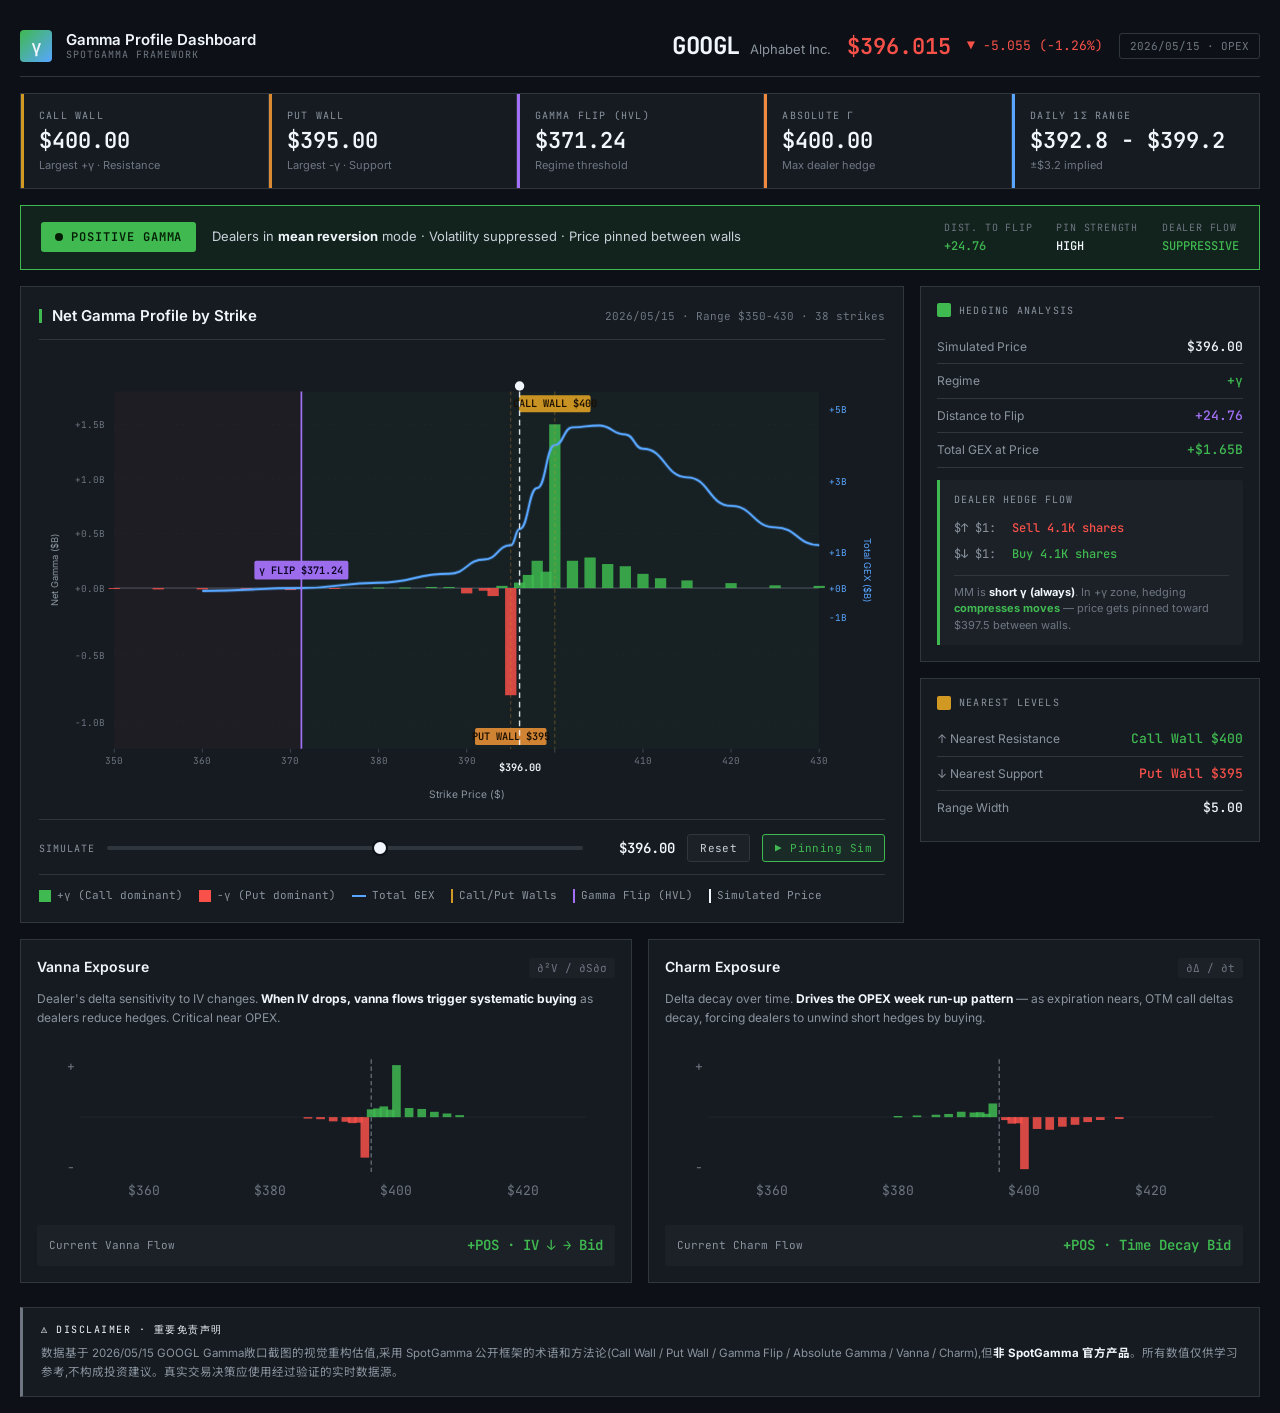
==== index.html @ 74926d6c "changed" ====
<!DOCTYPE html>
<html lang="zh-CN" data-theme="dark">
<head>
  <meta charset="UTF-8" />
  <meta name="viewport" content="width=device-width, initial-scale=1.0" />
  <title>GOOGL · Gamma Profile (SpotGamma Framework)</title>
  <link rel="preconnect" href="https://fonts.googleapis.com" />
  <link rel="preconnect" href="https://fonts.gstatic.com" crossorigin />
  <link href="https://fonts.googleapis.com/css2?family=Inter:wght@400;500;600;700&family=JetBrains+Mono:wght@400;500;600&family=Noto+Sans+SC:wght@400;500;600&display=swap" rel="stylesheet" />
  <style>
    /* ============================================
       SpotGamma-inspired color system
    ============================================ */
    :root {
      --bg: #0d1117;
      --bg-elev: #161b22;
      --surface: #1c2128;
      --surface-2: #22272e;
      --border: #30363d;
      --border-strong: #444c56;
      --text: #c9d1d9;
      --text-bright: #f0f6fc;
      --text-muted: #8b949e;
      --text-subtle: #6e7681;

      /* SpotGamma color convention: Green = positive gamma, Red = negative */
      --positive: #3fb950;
      --positive-dim: #238636;
      --positive-soft: rgba(63,185,80,0.10);
      --negative: #f85149;
      --negative-dim: #da3633;
      --negative-soft: rgba(248,81,73,0.10);

      /* Key level colors */
      --call-wall: #d29922;
      --put-wall: #db8a34;
      --flip: #a371f7;
      --flip-soft: rgba(163,113,247,0.12);
      --abs-gamma: #f0883e;

      /* Chart accents */
      --gex-curve: #58a6ff;
      --price-line: #f0f6fc;
    }

    * { box-sizing: border-box; margin: 0; padding: 0; }

    body {
      font-family: 'Inter', 'Noto Sans SC', system-ui, sans-serif;
      background: var(--bg);
      color: var(--text);
      min-height: 100vh;
      -webkit-font-smoothing: antialiased;
      line-height: 1.5;
    }

    .container {
      max-width: 1440px;
      margin: 0 auto;
      padding: 16px 20px;
    }

    /* ============================================
       Top bar
    ============================================ */
    .topbar {
      display: flex;
      align-items: center;
      justify-content: space-between;
      padding: 12px 0;
      border-bottom: 1px solid var(--border);
      margin-bottom: 16px;
      flex-wrap: wrap;
      gap: 16px;
    }

    .brand {
      display: flex;
      align-items: center;
      gap: 14px;
    }

    .brand-logo {
      width: 32px;
      height: 32px;
      background: linear-gradient(135deg, var(--positive) 0%, var(--gex-curve) 100%);
      position: relative;
      border-radius: 4px;
    }

    .brand-logo::after {
      content: 'γ';
      position: absolute;
      inset: 0;
      display: flex;
      align-items: center;
      justify-content: center;
      color: var(--text-bright);
      font-family: 'JetBrains Mono', monospace;
      font-size: 18px;
      font-weight: 600;
    }

    .brand-text {
      display: flex;
      flex-direction: column;
      line-height: 1.2;
    }

    .brand-title {
      font-weight: 600;
      font-size: 15px;
      color: var(--text-bright);
    }

    .brand-sub {
      font-family: 'JetBrains Mono', monospace;
      font-size: 10px;
      letter-spacing: 0.1em;
      color: var(--text-subtle);
      text-transform: uppercase;
    }

    .ticker-block {
      display: flex;
      align-items: center;
      gap: 16px;
      flex-wrap: wrap;
    }

    .ticker-info {
      display: flex;
      align-items: baseline;
      gap: 10px;
    }

    .ticker-symbol {
      font-family: 'JetBrains Mono', monospace;
      font-size: 24px;
      font-weight: 700;
      color: var(--text-bright);
      letter-spacing: -0.02em;
    }

    .ticker-name {
      color: var(--text-muted);
      font-size: 13px;
    }

    .price {
      font-family: 'JetBrains Mono', monospace;
      font-size: 22px;
      font-weight: 600;
      color: var(--negative);
    }

    .change {
      font-family: 'JetBrains Mono', monospace;
      font-size: 13px;
      color: var(--negative);
    }

    .last-update {
      font-family: 'JetBrains Mono', monospace;
      font-size: 11px;
      color: var(--text-subtle);
      padding: 4px 10px;
      border: 1px solid var(--border);
      border-radius: 3px;
    }

    /* ============================================
       Key Levels strip
    ============================================ */
    .key-levels {
      display: grid;
      grid-template-columns: repeat(auto-fit, minmax(180px, 1fr));
      gap: 1px;
      background: var(--border);
      border: 1px solid var(--border);
      margin-bottom: 16px;
    }

    .kl-card {
      background: var(--bg-elev);
      padding: 14px 18px;
      position: relative;
      overflow: hidden;
    }

    .kl-card::before {
      content: '';
      position: absolute;
      top: 0; left: 0; bottom: 0;
      width: 3px;
      background: var(--kl-color, var(--accent));
    }

    .kl-card.call-wall { --kl-color: var(--call-wall); }
    .kl-card.put-wall { --kl-color: var(--put-wall); }
    .kl-card.flip { --kl-color: var(--flip); }
    .kl-card.abs { --kl-color: var(--abs-gamma); }
    .kl-card.range { --kl-color: var(--gex-curve); }

    .kl-label {
      font-family: 'JetBrains Mono', monospace;
      font-size: 10px;
      letter-spacing: 0.12em;
      text-transform: uppercase;
      color: var(--text-muted);
      margin-bottom: 6px;
    }

    .kl-value {
      font-family: 'JetBrains Mono', monospace;
      font-size: 22px;
      font-weight: 600;
      color: var(--text-bright);
      line-height: 1.1;
    }

    .kl-meta {
      font-size: 11px;
      color: var(--text-subtle);
      margin-top: 4px;
    }

    /* ============================================
       Regime banner
    ============================================ */
    .regime-banner {
      display: flex;
      align-items: center;
      justify-content: space-between;
      padding: 14px 20px;
      border: 1px solid;
      margin-bottom: 16px;
      flex-wrap: wrap;
      gap: 16px;
      transition: all 0.3s ease;
    }

    .regime-banner.positive {
      border-color: var(--positive);
      background: var(--positive-soft);
    }

    .regime-banner.negative {
      border-color: var(--negative);
      background: var(--negative-soft);
    }

    .regime-banner.flip-zone {
      border-color: var(--flip);
      background: var(--flip-soft);
    }

    .regime-left {
      display: flex;
      align-items: center;
      gap: 16px;
    }

    .regime-badge {
      display: inline-flex;
      align-items: center;
      gap: 8px;
      padding: 6px 14px;
      border-radius: 3px;
      font-family: 'JetBrains Mono', monospace;
      font-size: 12px;
      font-weight: 600;
      letter-spacing: 0.08em;
    }

    .regime-banner.positive .regime-badge {
      background: var(--positive);
      color: #051d05;
    }

    .regime-banner.negative .regime-badge {
      background: var(--negative);
      color: #1d0505;
    }

    .regime-banner.flip-zone .regime-badge {
      background: var(--flip);
      color: #1a0a2e;
    }

    .regime-pulse {
      width: 8px;
      height: 8px;
      border-radius: 50%;
      background: currentColor;
      animation: pulse 2s ease-in-out infinite;
    }

    @keyframes pulse {
      0%, 100% { opacity: 1; transform: scale(1); }
      50% { opacity: 0.5; transform: scale(1.3); }
    }

    .regime-desc {
      font-size: 13px;
      color: var(--text);
    }

    .regime-desc strong {
      color: var(--text-bright);
    }

    .regime-metrics {
      display: flex;
      gap: 24px;
      font-family: 'JetBrains Mono', monospace;
      font-size: 12px;
      flex-wrap: wrap;
    }

    .regime-metric {
      display: flex;
      flex-direction: column;
      gap: 2px;
    }

    .regime-metric-label {
      font-size: 10px;
      letter-spacing: 0.08em;
      text-transform: uppercase;
      color: var(--text-subtle);
    }

    .regime-metric-value {
      color: var(--text-bright);
      font-weight: 500;
    }

    /* ============================================
       Main grid
    ============================================ */
    .main-grid {
      display: grid;
      grid-template-columns: 1fr;
      gap: 16px;
      margin-bottom: 16px;
    }

    @media (min-width: 1100px) {
      .main-grid {
        grid-template-columns: 1fr 340px;
      }
    }

    /* ============================================
       Chart panel
    ============================================ */
    .panel {
      background: var(--bg-elev);
      border: 1px solid var(--border);
      padding: 18px;
    }

    .panel-header {
      display: flex;
      align-items: center;
      justify-content: space-between;
      margin-bottom: 14px;
      padding-bottom: 12px;
      border-bottom: 1px solid var(--border);
      flex-wrap: wrap;
      gap: 8px;
    }

    .panel-title {
      font-weight: 600;
      font-size: 15px;
      color: var(--text-bright);
      display: flex;
      align-items: center;
      gap: 10px;
    }

    .panel-title::before {
      content: '';
      width: 3px;
      height: 14px;
      background: var(--positive);
    }

    .panel-meta {
      font-family: 'JetBrains Mono', monospace;
      font-size: 11px;
      color: var(--text-subtle);
    }

    .chart-svg {
      width: 100%;
      height: auto;
      display: block;
      cursor: crosshair;
    }

    /* ============================================
       Chart controls
    ============================================ */
    .chart-controls {
      display: flex;
      align-items: center;
      gap: 12px;
      margin-top: 14px;
      padding-top: 14px;
      border-top: 1px solid var(--border);
      flex-wrap: wrap;
    }

    .control-label {
      font-family: 'JetBrains Mono', monospace;
      font-size: 10px;
      letter-spacing: 0.1em;
      text-transform: uppercase;
      color: var(--text-muted);
    }

    .slider-wrap {
      flex: 1;
      min-width: 200px;
      display: flex;
      align-items: center;
      gap: 12px;
    }

    .slider {
      flex: 1;
      -webkit-appearance: none;
      appearance: none;
      height: 4px;
      background: var(--border);
      border-radius: 2px;
      outline: none;
    }

    .slider::-webkit-slider-thumb {
      -webkit-appearance: none;
      width: 16px;
      height: 16px;
      background: var(--text-bright);
      border-radius: 50%;
      cursor: grab;
      border: 2px solid var(--bg);
    }

    .slider::-moz-range-thumb {
      width: 16px;
      height: 16px;
      background: var(--text-bright);
      border-radius: 50%;
      cursor: grab;
      border: 2px solid var(--bg);
    }

    .slider-value {
      font-family: 'JetBrains Mono', monospace;
      font-size: 14px;
      font-weight: 600;
      color: var(--text-bright);
      min-width: 80px;
      text-align: right;
    }

    button {
      font-family: 'JetBrains Mono', monospace;
      font-size: 11px;
      letter-spacing: 0.04em;
      padding: 6px 12px;
      background: var(--surface);
      border: 1px solid var(--border);
      color: var(--text);
      cursor: pointer;
      transition: all 0.15s ease;
      border-radius: 3px;
    }

    button:hover {
      border-color: var(--text-muted);
      color: var(--text-bright);
    }

    button.primary {
      background: var(--positive-soft);
      border-color: var(--positive);
      color: var(--positive);
    }

    button.primary:hover {
      background: var(--positive);
      color: #051d05;
    }

    /* ============================================
       Sidebar (right)
    ============================================ */
    .sidebar {
      display: flex;
      flex-direction: column;
      gap: 16px;
    }

    .sidebar-card {
      background: var(--bg-elev);
      border: 1px solid var(--border);
      padding: 16px;
    }

    .sb-title {
      font-family: 'JetBrains Mono', monospace;
      font-size: 10px;
      letter-spacing: 0.12em;
      text-transform: uppercase;
      color: var(--text-muted);
      margin-bottom: 12px;
      display: flex;
      align-items: center;
      gap: 8px;
    }

    .sb-title-icon {
      width: 14px;
      height: 14px;
      border-radius: 2px;
      background: var(--positive);
    }

    .sb-row {
      display: flex;
      justify-content: space-between;
      align-items: baseline;
      padding: 7px 0;
      font-size: 13px;
      border-bottom: 1px solid var(--border);
    }

    .sb-row:last-child {
      border-bottom: none;
    }

    .sb-label {
      color: var(--text-muted);
      font-size: 12px;
    }

    .sb-value {
      font-family: 'JetBrains Mono', monospace;
      font-weight: 500;
      color: var(--text-bright);
    }

    .sb-value.pos { color: var(--positive); }
    .sb-value.neg { color: var(--negative); }
    .sb-value.flip { color: var(--flip); }

    .hedging-flow {
      margin-top: 12px;
      padding: 12px 14px;
      background: var(--surface);
      border-left: 3px solid var(--positive);
      border-radius: 0 3px 3px 0;
      transition: border-color 0.3s ease;
    }

    .hedging-flow.negative {
      border-left-color: var(--negative);
    }

    .hedging-flow-header {
      font-family: 'JetBrains Mono', monospace;
      font-size: 10px;
      letter-spacing: 0.1em;
      text-transform: uppercase;
      color: var(--text-muted);
      margin-bottom: 8px;
    }

    .hedging-arrow {
      display: flex;
      align-items: center;
      gap: 8px;
      font-size: 12px;
      padding: 4px 0;
      font-family: 'JetBrains Mono', monospace;
    }

    .hedging-arrow .direction {
      color: var(--text-muted);
      min-width: 50px;
    }

    .hedging-arrow .action {
      color: var(--text-bright);
      font-weight: 500;
    }

    .hedging-note {
      font-size: 11px;
      color: var(--text-subtle);
      margin-top: 8px;
      padding-top: 8px;
      border-top: 1px solid var(--border);
      line-height: 1.5;
    }

    /* ============================================
       Secondary metrics (Vanna, Charm)
    ============================================ */
    .metrics-grid {
      display: grid;
      grid-template-columns: 1fr;
      gap: 16px;
      margin-bottom: 16px;
    }

    @media (min-width: 800px) {
      .metrics-grid {
        grid-template-columns: 1fr 1fr;
      }
    }

    .metric-card {
      background: var(--bg-elev);
      border: 1px solid var(--border);
      padding: 16px;
    }

    .metric-header {
      display: flex;
      justify-content: space-between;
      align-items: baseline;
      margin-bottom: 12px;
    }

    .metric-name {
      font-weight: 600;
      font-size: 14px;
      color: var(--text-bright);
    }

    .metric-greek {
      font-family: 'JetBrains Mono', monospace;
      font-size: 11px;
      color: var(--text-subtle);
      padding: 2px 8px;
      background: var(--surface);
      border-radius: 3px;
    }

    .metric-desc {
      font-size: 12px;
      color: var(--text-muted);
      margin-bottom: 14px;
      line-height: 1.55;
    }

    .metric-flow {
      display: flex;
      justify-content: space-between;
      align-items: center;
      padding: 10px 12px;
      background: var(--surface);
      border-radius: 3px;
      margin-top: 10px;
    }

    .metric-flow-label {
      font-family: 'JetBrains Mono', monospace;
      font-size: 11px;
      color: var(--text-muted);
    }

    .metric-flow-value {
      font-family: 'JetBrains Mono', monospace;
      font-weight: 600;
      font-size: 14px;
    }

    .metric-flow-value.pos { color: var(--positive); }
    .metric-flow-value.neg { color: var(--negative); }

    /* ============================================
       Tooltip
    ============================================ */
    .tooltip {
      position: absolute;
      background: rgba(13,17,23,0.97);
      border: 1px solid var(--border-strong);
      padding: 10px 12px;
      font-size: 12px;
      pointer-events: none;
      backdrop-filter: blur(10px);
      -webkit-backdrop-filter: blur(10px);
      transform: translate(-50%, -100%);
      margin-top: -8px;
      opacity: 0;
      transition: opacity 0.12s ease;
      z-index: 100;
      min-width: 160px;
      border-radius: 3px;
    }

    .tooltip.visible { opacity: 1; }

    .tooltip-strike {
      font-family: 'JetBrains Mono', monospace;
      font-size: 14px;
      font-weight: 600;
      color: var(--text-bright);
      margin-bottom: 8px;
      padding-bottom: 6px;
      border-bottom: 1px solid var(--border);
    }

    .tooltip-row {
      display: flex;
      justify-content: space-between;
      gap: 12px;
      font-family: 'JetBrains Mono', monospace;
      font-size: 11px;
      line-height: 1.7;
    }

    .tooltip-row .label { color: var(--text-muted); }

    /* ============================================
       Disclaimer
    ============================================ */
    .disclaimer {
      margin-top: 24px;
      padding: 14px 18px;
      background: var(--bg-elev);
      border: 1px solid var(--border);
      border-left: 3px solid var(--text-subtle);
      font-size: 11.5px;
      line-height: 1.65;
      color: var(--text-muted);
    }

    .disclaimer-title {
      font-family: 'JetBrains Mono', monospace;
      font-size: 10px;
      letter-spacing: 0.15em;
      text-transform: uppercase;
      color: var(--text-bright);
      margin-bottom: 6px;
    }

    /* ============================================
       Legend
    ============================================ */
    .legend {
      display: flex;
      flex-wrap: wrap;
      gap: 16px;
      margin-top: 12px;
      padding-top: 12px;
      border-top: 1px solid var(--border);
      font-family: 'JetBrains Mono', monospace;
      font-size: 11px;
      color: var(--text-muted);
    }

    .legend-item {
      display: inline-flex;
      align-items: center;
      gap: 6px;
      cursor: pointer;
      user-select: none;
      transition: opacity 0.2s;
    }

    .legend-item.disabled { opacity: 0.35; }

    .legend-dot {
      display: inline-block;
      width: 12px;
      height: 12px;
    }

    .legend-dot.line {
      width: 14px;
      height: 2px;
    }

    .legend-dot.vline {
      width: 2px;
      height: 14px;
    }

    /* ============================================
       Responsive
    ============================================ */
    @media (max-width: 640px) {
      .container { padding: 12px; }
      .ticker-symbol { font-size: 20px; }
      .price { font-size: 18px; }
      .kl-value { font-size: 18px; }
      .panel { padding: 14px; }
    }
  </style>
</head>
<body>
  <div class="container">

    <!-- ============================================
         TOP BAR
    ============================================ -->
    <div class="topbar">
      <div class="brand">
        <div class="brand-logo"></div>
        <div class="brand-text">
          <div class="brand-title">Gamma Profile Dashboard</div>
          <div class="brand-sub">SpotGamma Framework</div>
        </div>
      </div>

      <div class="ticker-block">
        <div class="ticker-info">
          <span class="ticker-symbol">GOOGL</span>
          <span class="ticker-name">Alphabet Inc.</span>
        </div>
        <span class="price">$396.015</span>
        <span class="change">▼ -5.055 (-1.26%)</span>
        <span class="last-update">2026/05/15 · OPEX</span>
      </div>
    </div>

    <!-- ============================================
         KEY LEVELS STRIP
    ============================================ -->
    <div class="key-levels">

      <div class="kl-card call-wall">
        <div class="kl-label">CALL WALL</div>
        <div class="kl-value">$400.00</div>
        <div class="kl-meta">Largest +γ · Resistance</div>
      </div>

      <div class="kl-card put-wall">
        <div class="kl-label">PUT WALL</div>
        <div class="kl-value">$395.00</div>
        <div class="kl-meta">Largest -γ · Support</div>
      </div>

      <div class="kl-card flip">
        <div class="kl-label">GAMMA FLIP (HVL)</div>
        <div class="kl-value">$371.24</div>
        <div class="kl-meta">Regime threshold</div>
      </div>

      <div class="kl-card abs">
        <div class="kl-label">ABSOLUTE γ</div>
        <div class="kl-value">$400.00</div>
        <div class="kl-meta">Max dealer hedge</div>
      </div>

      <div class="kl-card range">
        <div class="kl-label">DAILY 1σ RANGE</div>
        <div class="kl-value" id="dailyRangeValue">$392.8 - $399.2</div>
        <div class="kl-meta">±$3.2 implied</div>
      </div>

    </div>

    <!-- ============================================
         REGIME BANNER
    ============================================ -->
    <div class="regime-banner positive" id="regimeBanner">
      <div class="regime-left">
        <div class="regime-badge">
          <span class="regime-pulse"></span>
          <span id="regimeLabel">POSITIVE GAMMA</span>
        </div>
        <div class="regime-desc" id="regimeDesc">
          Dealers in <strong>mean reversion</strong> mode · Volatility suppressed · Price pinned between walls
        </div>
      </div>
      <div class="regime-metrics">
        <div class="regime-metric">
          <span class="regime-metric-label">DIST. TO FLIP</span>
          <span class="regime-metric-value" id="distFlip">+24.78</span>
        </div>
        <div class="regime-metric">
          <span class="regime-metric-label">PIN STRENGTH</span>
          <span class="regime-metric-value" id="pinStrength">HIGH</span>
        </div>
        <div class="regime-metric">
          <span class="regime-metric-label">DEALER FLOW</span>
          <span class="regime-metric-value" id="dealerFlow">SUPPRESSIVE</span>
        </div>
      </div>
    </div>

    <!-- ============================================
         MAIN GRID
    ============================================ -->
    <div class="main-grid">

      <!-- Chart panel -->
      <div class="panel" style="position:relative">
        <div class="panel-header">
          <div class="panel-title">Net Gamma Profile by Strike</div>
          <div class="panel-meta">2026/05/15 · Range $350-430 · 38 strikes</div>
        </div>

        <svg id="chart" class="chart-svg" viewBox="0 0 900 480" preserveAspectRatio="xMidYMid meet"></svg>

        <!-- Tooltip -->
        <div class="tooltip" id="tooltip"></div>

        <!-- Controls -->
        <div class="chart-controls">
          <span class="control-label">SIMULATE</span>
          <div class="slider-wrap">
            <input type="range" id="priceSlider" class="slider" min="350" max="430" step="0.25" value="396.015" />
            <span class="slider-value" id="priceValue">$396.0</span>
          </div>
          <button id="resetBtn">Reset</button>
          <button id="playBtn" class="primary">▶ Pinning Sim</button>
        </div>

        <!-- Legend (clickable) -->
        <div class="legend">
          <div class="legend-item" data-layer="bars-pos">
            <span class="legend-dot" style="background:var(--positive)"></span>+γ (Call dominant)
          </div>
          <div class="legend-item" data-layer="bars-neg">
            <span class="legend-dot" style="background:var(--negative)"></span>-γ (Put dominant)
          </div>
          <div class="legend-item" data-layer="gex">
            <span class="legend-dot line" style="background:var(--gex-curve)"></span>Total GEX
          </div>
          <div class="legend-item" data-layer="walls">
            <span class="legend-dot vline" style="background:var(--call-wall)"></span>Call/Put Walls
          </div>
          <div class="legend-item" data-layer="flip">
            <span class="legend-dot vline" style="background:var(--flip)"></span>Gamma Flip (HVL)
          </div>
          <div class="legend-item" data-layer="price">
            <span class="legend-dot vline" style="background:var(--price-line);border-left:1px dashed var(--price-line)"></span>Simulated Price
          </div>
        </div>
      </div>

      <!-- Sidebar -->
      <div class="sidebar">

        <div class="sidebar-card">
          <div class="sb-title">
            <span class="sb-title-icon"></span>
            HEDGING ANALYSIS
          </div>

          <div class="sb-row">
            <span class="sb-label">Simulated Price</span>
            <span class="sb-value" id="simPrice">$396.02</span>
          </div>
          <div class="sb-row">
            <span class="sb-label">Regime</span>
            <span class="sb-value pos" id="simRegime">+γ</span>
          </div>
          <div class="sb-row">
            <span class="sb-label">Distance to Flip</span>
            <span class="sb-value flip" id="simDistFlip">+24.78</span>
          </div>
          <div class="sb-row">
            <span class="sb-label">Total GEX at Price</span>
            <span class="sb-value pos" id="simGex">+$1.65B</span>
          </div>

          <div class="hedging-flow" id="hedgingFlow">
            <div class="hedging-flow-header">DEALER HEDGE FLOW</div>
            <div class="hedging-arrow">
              <span class="direction">$↑ $1:</span>
              <span class="action" id="hedgeUp">Sell 3.5K shares</span>
            </div>
            <div class="hedging-arrow">
              <span class="direction">$↓ $1:</span>
              <span class="action" id="hedgeDown">Buy 3.5K shares</span>
            </div>
            <div class="hedging-note" id="hedgeNote">
              MM is short γ (always). In +γ zone, hedging compresses moves — price gets pinned toward $397.5 between walls.
            </div>
          </div>
        </div>

        <div class="sidebar-card">
          <div class="sb-title">
            <span class="sb-title-icon" style="background:var(--call-wall)"></span>
            NEAREST LEVELS
          </div>
          <div class="sb-row">
            <span class="sb-label">↑ Nearest Resistance</span>
            <span class="sb-value pos" id="nearestUp">Call Wall $400</span>
          </div>
          <div class="sb-row">
            <span class="sb-label">↓ Nearest Support</span>
            <span class="sb-value neg" id="nearestDown">Put Wall $395</span>
          </div>
          <div class="sb-row">
            <span class="sb-label">Range Width</span>
            <span class="sb-value" id="rangeWidth">$5.00</span>
          </div>
        </div>

      </div>

    </div>

    <!-- ============================================
         SECONDARY METRICS (Vanna, Charm)
    ============================================ -->
    <div class="metrics-grid">

      <div class="metric-card">
        <div class="metric-header">
          <span class="metric-name">Vanna Exposure</span>
          <span class="metric-greek">∂²V / ∂S∂σ</span>
        </div>
        <div class="metric-desc">
          Dealer's delta sensitivity to IV changes. <strong style="color:var(--text-bright)">When IV drops, vanna flows trigger systematic buying</strong> as dealers reduce hedges. Critical near OPEX.
        </div>
        <svg id="vannaChart" viewBox="0 0 400 120" style="width:100%;height:auto;display:block"></svg>
        <div class="metric-flow">
          <span class="metric-flow-label">Current Vanna Flow</span>
          <span class="metric-flow-value pos" id="vannaFlow">+POS · IV ↓ → Bid</span>
        </div>
      </div>

      <div class="metric-card">
        <div class="metric-header">
          <span class="metric-name">Charm Exposure</span>
          <span class="metric-greek">∂Δ / ∂t</span>
        </div>
        <div class="metric-desc">
          Delta decay over time. <strong style="color:var(--text-bright)">Drives the OPEX week run-up pattern</strong> — as expiration nears, OTM call deltas decay, forcing dealers to unwind short hedges by buying.
        </div>
        <svg id="charmChart" viewBox="0 0 400 120" style="width:100%;height:auto;display:block"></svg>
        <div class="metric-flow">
          <span class="metric-flow-label">Current Charm Flow</span>
          <span class="metric-flow-value pos" id="charmFlow">+POS · Time Decay Bid</span>
        </div>
      </div>

    </div>

    <!-- ============================================
         DISCLAIMER
    ============================================ -->
    <div class="disclaimer">
      <div class="disclaimer-title">⚠ DISCLAIMER · 重要免责声明</div>
      数据基于 2026/05/15 GOOGL Gamma敞口截图的视觉重构估值,采用 SpotGamma 公开框架的术语和方法论(Call Wall / Put Wall / Gamma Flip / Absolute Gamma / Vanna / Charm),但<strong style="color:var(--text-bright)">非 SpotGamma 官方产品</strong>。所有数值仅供学习参考,不构成投资建议。真实交易决策应使用经过验证的实时数据源。
    </div>

  </div>

  <script>
    // ============================================
    // DATA — Match the previous chart's structure
    // ============================================
    const STRIKE_DATA = [
      { k: 320, c: 0,     p: 0 },
      { k: 330, c: 0,     p: 0 },
      { k: 340, c: 0,     p: 0.005 },
      { k: 350, c: 0.005, p: 0.01 },
      { k: 355, c: 0.005, p: 0.015 },
      { k: 360, c: 0.01,  p: 0.02 },
      { k: 365, c: 0.015, p: 0.025 },
      { k: 370, c: 0.015, p: 0.03 },
      { k: 375, c: 0.02,  p: 0.025 },
      { k: 380, c: 0.025, p: 0.02 },
      { k: 383, c: 0.03,  p: 0.025 },
      { k: 386, c: 0.04,  p: 0.03 },
      { k: 388, c: 0.05,  p: 0.04 },
      { k: 390, c: 0.06,  p: 0.10 },
      { k: 392, c: 0.07,  p: 0.09 },
      { k: 393, c: 0.07,  p: 0.13 },
      { k: 394, c: 0.10,  p: 0.08 },
      { k: 395, c: 0.25,  p: 1.05 },  // Put Wall
      { k: 396, c: 0.15,  p: 0.10 },
      { k: 397, c: 0.20,  p: 0.08 },
      { k: 398, c: 0.30,  p: 0.05 },
      { k: 399, c: 0.20,  p: 0.05 },
      { k: 400, c: 1.65,  p: 0.15 },  // Call Wall
      { k: 402, c: 0.30,  p: 0.05 },
      { k: 404, c: 0.32,  p: 0.04 },
      { k: 406, c: 0.25,  p: 0.03 },
      { k: 408, c: 0.22,  p: 0.02 },
      { k: 410, c: 0.15,  p: 0.02 },
      { k: 412, c: 0.10,  p: 0.01 },
      { k: 415, c: 0.08,  p: 0.01 },
      { k: 420, c: 0.05,  p: 0.005 },
      { k: 425, c: 0.03,  p: 0.005 },
      { k: 430, c: 0.02,  p: 0 },
      { k: 440, c: 0.015, p: 0 },
      { k: 450, c: 0.01,  p: 0 },
    ];

    const GEX_CURVE = [
      { p: 320, v: -0.20 },
      { p: 340, v: -0.18 },
      { p: 360, v: -0.10 },
      { p: 371.24, v: 0 },
      { p: 380, v: 0.15 },
      { p: 388, v: 0.40 },
      { p: 392, v: 0.80 },
      { p: 395, v: 1.20 },
      { p: 396, v: 1.65 },
      { p: 398, v: 2.80 },
      { p: 400, v: 4.00 },
      { p: 402, v: 4.50 },
      { p: 405, v: 4.55 },
      { p: 408, v: 4.30 },
      { p: 410, v: 3.90 },
      { p: 415, v: 3.10 },
      { p: 420, v: 2.30 },
      { p: 425, v: 1.70 },
      { p: 430, v: 1.20 },
      { p: 440, v: 0.65 },
      { p: 450, v: 0.40 },
    ];

    // Vanna data — peaks near ATM, drops at extremes
    const VANNA_DATA = STRIKE_DATA.map(d => {
      const dist = Math.abs(d.k - 396);
      const intensity = Math.exp(-dist * dist / 200) * (d.c + d.p);
      return { k: d.k, v: intensity * (d.k < 396 ? -1 : 1) * 0.8 };
    });

    // Charm data — peaks at ATM, sign depends on moneyness
    const CHARM_DATA = STRIKE_DATA.map(d => {
      const dist = d.k - 396;
      const intensity = Math.exp(-Math.abs(dist) / 8) * (d.c + d.p);
      return { k: d.k, v: -dist * 0.05 * intensity };
    });

    const ZERO_GAMMA = 371.24;
    const CURRENT_PRICE = 396.015;
    const CALL_WALL = 400;
    const PUT_WALL = 395;
    const IMPLIED_DAILY_MOVE = 3.2;

    // Chart dimensions
    const W = 900;
    const H = 480;
    const M = { top: 40, right: 70, bottom: 60, left: 80 };
    const cw = W - M.left - M.right;
    const ch = H - M.top - M.bottom;
    const ZERO_Y = M.top + ch * 0.55;  // Zero line slightly below center

    // X scale: 350-430
    const xMin = 350, xMax = 430;
    const xScale = (x) => M.left + ((x - xMin) / (xMax - xMin)) * cw;
    const xInverse = (px) => xMin + ((px - M.left) / cw) * (xMax - xMin);

    // Y scales
    const Y_MAX_POS = 1.8;  // Positive gamma scale (上方)
    const Y_MAX_NEG = 1.2;  // Negative gamma scale (下方)
    const Y_MAX_GEX = 5.5;  // GEX scale (right axis)

    const yScaleBar = (v) => {
      if (v >= 0) return ZERO_Y - (v / Y_MAX_POS) * (ZERO_Y - M.top);
      return ZERO_Y + (Math.abs(v) / Y_MAX_NEG) * (M.top + ch - ZERO_Y);
    };

    const yScaleGex = (v) => {
      if (v >= 0) return ZERO_Y - (v / Y_MAX_GEX) * (ZERO_Y - M.top);
      return ZERO_Y + (Math.abs(v) / Y_MAX_GEX) * (M.top + ch - ZERO_Y);
    };

    // Layer visibility
    const layers = {
      'bars-pos': true,
      'bars-neg': true,
      'gex': true,
      'walls': true,
      'flip': true,
      'price': true,
    };

    // ============================================
    // RENDER MAIN CHART
    // ============================================
    const svg = document.getElementById('chart');

    function el(tag, attrs = {}, children = []) {
      const ns = 'http://www.w3.org/2000/svg';
      const e = document.createElementNS(ns, tag);
      for (const [k, v] of Object.entries(attrs)) e.setAttribute(k, v);
      if (typeof children === 'string') e.textContent = children;
      else if (Array.isArray(children)) children.forEach(c => c && e.appendChild(c));
      return e;
    }

    function renderChart() {
      svg.innerHTML = '';

      // ===== Background zones (regime tinting) =====
      const flipX = xScale(ZERO_GAMMA);

      // Below flip: negative gamma zone (red tint)
      if (flipX > M.left) {
        svg.appendChild(el('rect', {
          x: M.left, y: M.top,
          width: Math.min(flipX - M.left, cw),
          height: ch,
          fill: 'rgba(248,81,73,0.04)',
          'pointer-events': 'none'
        }));
      }
      // Above flip: positive gamma zone (green tint)
      if (flipX < M.left + cw) {
        svg.appendChild(el('rect', {
          x: Math.max(flipX, M.left),
          y: M.top,
          width: M.left + cw - Math.max(flipX, M.left),
          height: ch,
          fill: 'rgba(63,185,80,0.04)',
          'pointer-events': 'none'
        }));
      }

      // ===== Horizontal gridlines =====
      [0.5, 1.0, 1.5, -0.5, -1.0].forEach(v => {
        const y = yScaleBar(v);
        if (y > M.top && y < M.top + ch) {
          svg.appendChild(el('line', {
            x1: M.left, x2: M.left + cw,
            y1: y, y2: y,
            stroke: 'var(--border)', 'stroke-width': 0.5,
            'stroke-dasharray': '2 4', opacity: 0.5
          }));
        }
      });

      // Zero baseline
      svg.appendChild(el('line', {
        x1: M.left, x2: M.left + cw,
        y1: ZERO_Y, y2: ZERO_Y,
        stroke: 'var(--text-subtle)', 'stroke-width': 1, opacity: 0.7
      }));

      // ===== Net Gamma Bars =====
      const barWidth = 12;
      STRIKE_DATA.forEach((d) => {
        if (d.k < xMin - 2 || d.k > xMax + 2) return;
        const x = xScale(d.k);
        const net = d.c - d.p;
        if (Math.abs(net) < 0.001) return;

        const isPositive = net > 0;
        const visible = isPositive ? layers['bars-pos'] : layers['bars-neg'];
        if (!visible) return;

        const yTop = isPositive ? yScaleBar(net) : ZERO_Y;
        const barH = isPositive ? (ZERO_Y - yScaleBar(net)) : (yScaleBar(net) - ZERO_Y);

        const bar = el('rect', {
          x: x - barWidth / 2,
          y: yTop,
          width: barWidth,
          height: Math.max(1, barH),
          fill: isPositive ? 'var(--positive)' : 'var(--negative)',
          opacity: 0.85,
          class: 'bar',
          'data-strike': d.k,
          'data-call': d.c.toFixed(3),
          'data-put': d.p.toFixed(3),
          'data-net': net.toFixed(3)
        });
        svg.appendChild(bar);
      });

      // ===== GEX curve =====
      if (layers['gex']) {
        const pts = GEX_CURVE.filter(d => d.p >= xMin - 5 && d.p <= xMax + 5);
        let pathD = '';
        pts.forEach((d, i) => {
          const x = xScale(d.p);
          const y = yScaleGex(d.v);
          if (i === 0) pathD = `M ${x} ${y}`;
          else {
            const prev = pts[i - 1];
            const px = xScale(prev.p);
            const py = yScaleGex(prev.v);
            const mx = (px + x) / 2;
            pathD += ` C ${mx} ${py}, ${mx} ${y}, ${x} ${y}`;
          }
        });

        // Glow
        svg.appendChild(el('path', {
          d: pathD,
          fill: 'none',
          stroke: 'var(--gex-curve)',
          'stroke-width': 4,
          opacity: 0.25,
          'pointer-events': 'none'
        }));
        svg.appendChild(el('path', {
          d: pathD,
          fill: 'none',
          stroke: 'var(--gex-curve)',
          'stroke-width': 2,
          'pointer-events': 'none'
        }));
      }

      // ===== Wall labels =====
      if (layers['walls']) {
        // Call Wall vertical line + label
        const cwX = xScale(CALL_WALL);
        svg.appendChild(el('line', {
          x1: cwX, x2: cwX,
          y1: M.top, y2: M.top + ch,
          stroke: 'var(--call-wall)',
          'stroke-width': 1,
          'stroke-dasharray': '4 3',
          opacity: 0.4
        }));
        svg.appendChild(el('rect', {
          x: cwX - 38, y: M.top + 4,
          width: 76, height: 18,
          fill: 'var(--call-wall)',
          opacity: 0.95,
          rx: 2
        }));
        svg.appendChild(el('text', {
          x: cwX, y: M.top + 16,
          'text-anchor': 'middle',
          fill: '#1a0e00',
          'font-size': 11,
          'font-weight': 600,
          'font-family': 'JetBrains Mono, monospace'
        }, `CALL WALL $${CALL_WALL}`));

        // Put Wall vertical line + label
        const pwX = xScale(PUT_WALL);
        svg.appendChild(el('line', {
          x1: pwX, x2: pwX,
          y1: M.top, y2: M.top + ch,
          stroke: 'var(--put-wall)',
          'stroke-width': 1,
          'stroke-dasharray': '4 3',
          opacity: 0.4
        }));
        svg.appendChild(el('rect', {
          x: pwX - 38, y: M.top + ch - 22,
          width: 76, height: 18,
          fill: 'var(--put-wall)',
          opacity: 0.95,
          rx: 2
        }));
        svg.appendChild(el('text', {
          x: pwX, y: M.top + ch - 9,
          'text-anchor': 'middle',
          fill: '#1a0e00',
          'font-size': 11,
          'font-weight': 600,
          'font-family': 'JetBrains Mono, monospace'
        }, `PUT WALL $${PUT_WALL}`));
      }

      // ===== Gamma Flip (HVL) line =====
      if (layers['flip']) {
        const flipX = xScale(ZERO_GAMMA);
        svg.appendChild(el('line', {
          x1: flipX, x2: flipX,
          y1: M.top, y2: M.top + ch,
          stroke: 'var(--flip)',
          'stroke-width': 1.8
        }));
        svg.appendChild(el('rect', {
          x: flipX - 50, y: M.top + ch / 2 - 10,
          width: 100, height: 20,
          fill: 'var(--flip)',
          opacity: 0.95,
          rx: 2
        }));
        svg.appendChild(el('text', {
          x: flipX, y: M.top + ch / 2 + 4,
          'text-anchor': 'middle',
          fill: '#0a0420',
          'font-size': 11,
          'font-weight': 600,
          'font-family': 'JetBrains Mono, monospace'
        }, `γ FLIP $${ZERO_GAMMA}`));
      }

      // ===== Current simulated price line =====
      if (layers['price']) {
        const priceVal = parseFloat(document.getElementById('priceSlider').value);
        const px = xScale(priceVal);
        svg.appendChild(el('line', {
          x1: px, x2: px,
          y1: M.top, y2: M.top + ch,
          stroke: 'var(--price-line)',
          'stroke-width': 1.5,
          'stroke-dasharray': '6 4',
          opacity: 0.9
        }));
        svg.appendChild(el('circle', {
          cx: px, cy: M.top - 6,
          r: 5,
          fill: 'var(--price-line)'
        }));
        svg.appendChild(el('text', {
          x: px, y: M.top + ch + 24,
          'text-anchor': 'middle',
          fill: 'var(--price-line)',
          'font-size': 11,
          'font-family': 'JetBrains Mono, monospace',
          'font-weight': 600
        }, `$${priceVal.toFixed(2)}`));
      }

      // ===== X-axis ticks =====
      const xTicks = [350, 360, 370, 380, 390, 400, 410, 420, 430];
      xTicks.forEach(t => {
        if (t < xMin || t > xMax) return;
        const x = xScale(t);
        svg.appendChild(el('line', {
          x1: x, x2: x,
          y1: M.top + ch, y2: M.top + ch + 4,
          stroke: 'var(--text-subtle)', 'stroke-width': 0.5
        }));
        if (![CALL_WALL, PUT_WALL].includes(t)) {
          svg.appendChild(el('text', {
            x: x, y: M.top + ch + 16,
            'text-anchor': 'middle',
            fill: 'var(--text-subtle)',
            'font-size': 10,
            'font-family': 'JetBrains Mono, monospace'
          }, t.toString()));
        }
      });
      svg.appendChild(el('text', {
        x: M.left + cw / 2, y: H - 8,
        'text-anchor': 'middle',
        fill: 'var(--text-muted)',
        'font-size': 11
      }, 'Strike Price ($)'));

      // ===== Y-axis left (Net Gamma) =====
      [1.5, 1.0, 0.5, 0, -0.5, -1.0].forEach(v => {
        if (v > Y_MAX_POS || v < -Y_MAX_NEG) return;
        const y = yScaleBar(v);
        svg.appendChild(el('text', {
          x: M.left - 10, y: y + 4,
          'text-anchor': 'end',
          fill: 'var(--text-subtle)',
          'font-size': 10,
          'font-family': 'JetBrains Mono, monospace'
        }, (v >= 0 ? '+' : '') + v.toFixed(1) + 'B'));
      });
      svg.appendChild(el('text', {
        x: 20, y: M.top + ch / 2,
        'text-anchor': 'middle',
        fill: 'var(--text-muted)',
        'font-size': 10,
        transform: `rotate(-90, 20, ${M.top + ch / 2})`
      }, 'Net Gamma ($B)'));

      // ===== Y-axis right (Total GEX) =====
      [5, 3, 1, 0, -1].forEach(v => {
        if (v > Y_MAX_GEX || v < -Y_MAX_GEX) return;
        const y = yScaleGex(v);
        svg.appendChild(el('text', {
          x: M.left + cw + 10, y: y + 4,
          'text-anchor': 'start',
          fill: 'var(--gex-curve)',
          'font-size': 10,
          'font-family': 'JetBrains Mono, monospace'
        }, (v >= 0 ? '+' : '') + v.toFixed(0) + 'B'));
      });
      svg.appendChild(el('text', {
        x: W - 22, y: M.top + ch / 2,
        'text-anchor': 'middle',
        fill: 'var(--gex-curve)',
        'font-size': 10,
        transform: `rotate(90, ${W - 22}, ${M.top + ch / 2})`
      }, 'Total GEX ($B)'));
    }

    // ============================================
    // SECONDARY CHARTS (Vanna, Charm)
    // ============================================
    function renderSubChart(svgId, data, color, peakLabel) {
      const subSvg = document.getElementById(svgId);
      subSvg.innerHTML = '';

      const sW = 400, sH = 120;
      const sM = { top: 12, right: 20, bottom: 28, left: 30 };
      const scw = sW - sM.left - sM.right;
      const sch = sH - sM.top - sM.bottom;
      const sZeroY = sM.top + sch / 2;

      const xSub = (x) => sM.left + ((x - xMin) / (xMax - xMin)) * scw;
      const maxV = Math.max(...data.map(d => Math.abs(d.v)));
      const ySub = (v) => sZeroY - (v / maxV) * (sch / 2 - 4);

      // Zero line
      const ns = 'http://www.w3.org/2000/svg';
      function se(tag, attrs, text) {
        const e = document.createElementNS(ns, tag);
        for (const [k, v] of Object.entries(attrs)) e.setAttribute(k, v);
        if (text) e.textContent = text;
        return e;
      }

      subSvg.appendChild(se('line', {
        x1: sM.left, x2: sM.left + scw,
        y1: sZeroY, y2: sZeroY,
        stroke: 'var(--border)', 'stroke-width': 0.5, opacity: 0.6
      }));

      // Current price line
      const px = xSub(CURRENT_PRICE);
      subSvg.appendChild(se('line', {
        x1: px, x2: px,
        y1: sM.top, y2: sM.top + sch,
        stroke: 'var(--text-muted)',
        'stroke-width': 1,
        'stroke-dasharray': '3 2',
        opacity: 0.6
      }));

      // Bars
      const barW = 6;
      data.forEach(d => {
        if (d.k < xMin || d.k > xMax || Math.abs(d.v) < maxV * 0.02) return;
        const x = xSub(d.k);
        const y = d.v >= 0 ? ySub(d.v) : sZeroY;
        const h = Math.abs(ySub(d.v) - sZeroY);
        subSvg.appendChild(se('rect', {
          x: x - barW / 2,
          y, width: barW, height: Math.max(1, h),
          fill: d.v >= 0 ? 'var(--positive)' : 'var(--negative)',
          opacity: 0.85
        }));
      });

      // X labels
      [360, 380, 400, 420].forEach(t => {
        const x = xSub(t);
        subSvg.appendChild(se('text', {
          x, y: sM.top + sch + 14,
          'text-anchor': 'middle',
          fill: 'var(--text-subtle)',
          'font-size': 9,
          'font-family': 'JetBrains Mono, monospace'
        }, '$' + t));
      });

      // Y labels
      subSvg.appendChild(se('text', {
        x: sM.left - 4, y: sM.top + 8,
        'text-anchor': 'end',
        fill: 'var(--text-subtle)',
        'font-size': 9,
        'font-family': 'JetBrains Mono, monospace'
      }, '+'));
      subSvg.appendChild(se('text', {
        x: sM.left - 4, y: sM.top + sch - 2,
        'text-anchor': 'end',
        fill: 'var(--text-subtle)',
        'font-size': 9,
        'font-family': 'JetBrains Mono, monospace'
      }, '−'));
    }

    // ============================================
    // INTERPOLATE GEX
    // ============================================
    function gexAt(price) {
      for (let i = 0; i < GEX_CURVE.length - 1; i++) {
        const a = GEX_CURVE[i];
        const b = GEX_CURVE[i + 1];
        if (price >= a.p && price <= b.p) {
          const t = (price - a.p) / (b.p - a.p);
          return a.v + t * (b.v - a.v);
        }
      }
      if (price < GEX_CURVE[0].p) return GEX_CURVE[0].v;
      return GEX_CURVE[GEX_CURVE.length - 1].v;
    }

    function nearestLevel(price, direction) {
      // Returns nearest call wall or put wall
      const candidates = [
        { k: CALL_WALL, type: 'call' },
        { k: PUT_WALL, type: 'put' }
      ];
      let best = null;
      candidates.forEach(c => {
        if (direction === 'up' && c.k > price) {
          if (!best || c.k < best.k) best = c;
        } else if (direction === 'down' && c.k < price) {
          if (!best || c.k > best.k) best = c;
        }
      });
      return best;
    }

    // ============================================
    // UPDATE UI
    // ============================================
    function updateUI() {
      const price = parseFloat(document.getElementById('priceSlider').value);
      const gex = gexAt(price);
      const distFlip = price - ZERO_GAMMA;
      const isPositive = gex >= 0;

      // Slider value
      document.getElementById('priceValue').textContent = '$' + price.toFixed(2);

      // Regime banner
      const banner = document.getElementById('regimeBanner');
      const regimeLabel = document.getElementById('regimeLabel');
      const regimeDesc = document.getElementById('regimeDesc');
      const distFlipEl = document.getElementById('distFlip');
      const pinStrengthEl = document.getElementById('pinStrength');
      const dealerFlowEl = document.getElementById('dealerFlow');

      // Determine regime
      const inFlipZone = Math.abs(distFlip) < 3;
      banner.className = 'regime-banner ' + (inFlipZone ? 'flip-zone' : (isPositive ? 'positive' : 'negative'));

      if (inFlipZone) {
        regimeLabel.textContent = 'FLIP ZONE';
        regimeDesc.innerHTML = '<strong>Critical regime threshold</strong> · Volatility regime unstable · Any catalyst can flip mode';
      } else if (isPositive) {
        regimeLabel.textContent = 'POSITIVE GAMMA';
        regimeDesc.innerHTML = 'Dealers in <strong>mean reversion</strong> mode · Volatility suppressed · Price pinned between walls';
      } else {
        regimeLabel.textContent = 'NEGATIVE GAMMA';
        regimeDesc.innerHTML = 'Dealers in <strong>momentum chase</strong> mode · Volatility amplified · Trend acceleration risk';
      }

      distFlipEl.textContent = (distFlip >= 0 ? '+' : '') + distFlip.toFixed(2);
      distFlipEl.style.color = isPositive ? 'var(--positive)' : 'var(--negative)';

      // Pin strength
      const inWallRange = price >= PUT_WALL - 2 && price <= CALL_WALL + 2;
      pinStrengthEl.textContent = inWallRange ? 'HIGH' : (isPositive ? 'MED' : 'LOW');

      // Dealer flow
      dealerFlowEl.textContent = isPositive ? 'SUPPRESSIVE' : 'AMPLIFICATIVE';
      dealerFlowEl.style.color = isPositive ? 'var(--positive)' : 'var(--negative)';

      // Sidebar info
      document.getElementById('simPrice').textContent = '$' + price.toFixed(2);
      const simRegime = document.getElementById('simRegime');
      simRegime.textContent = isPositive ? '+γ' : '-γ';
      simRegime.className = 'sb-value ' + (isPositive ? 'pos' : 'neg');

      document.getElementById('simDistFlip').textContent = (distFlip >= 0 ? '+' : '') + distFlip.toFixed(2);

      const simGex = document.getElementById('simGex');
      simGex.textContent = (gex >= 0 ? '+' : '') + '$' + Math.abs(gex).toFixed(2) + 'B';
      simGex.className = 'sb-value ' + (isPositive ? 'pos' : 'neg');

      // Hedging flow card
      const hedgingFlow = document.getElementById('hedgingFlow');
      const hedgeUp = document.getElementById('hedgeUp');
      const hedgeDown = document.getElementById('hedgeDown');
      const hedgeNote = document.getElementById('hedgeNote');

      const force = Math.min(Math.abs(gex), 4) * 2.5;

      if (isPositive) {
        hedgingFlow.className = 'hedging-flow';
        hedgeUp.textContent = `Sell ${force.toFixed(1)}K shares`;
        hedgeUp.style.color = 'var(--negative)';
        hedgeDown.textContent = `Buy ${force.toFixed(1)}K shares`;
        hedgeDown.style.color = 'var(--positive)';
        hedgeNote.innerHTML = 'MM is <strong style="color:var(--text-bright)">short γ (always)</strong>. In +γ zone, hedging <strong style="color:var(--positive)">compresses moves</strong> — price gets pinned toward $397.5 between walls.';
      } else {
        hedgingFlow.className = 'hedging-flow negative';
        hedgeUp.textContent = `Buy ${force.toFixed(1)}K shares`;
        hedgeUp.style.color = 'var(--positive)';
        hedgeDown.textContent = `Sell ${force.toFixed(1)}K shares`;
        hedgeDown.style.color = 'var(--negative)';
        hedgeNote.innerHTML = 'MM is <strong style="color:var(--text-bright)">short γ (always)</strong>. In -γ zone, hedging <strong style="color:var(--negative)">amplifies moves</strong> — feedback loop drives trend acceleration.';
      }

      // Nearest levels
      const up = nearestLevel(price, 'up');
      const down = nearestLevel(price, 'down');
      const nearestUpEl = document.getElementById('nearestUp');
      const nearestDownEl = document.getElementById('nearestDown');

      if (up) {
        nearestUpEl.textContent = `${up.type === 'call' ? 'Call Wall' : 'Put Wall'} $${up.k}`;
      } else {
        nearestUpEl.textContent = 'None';
      }

      if (down) {
        nearestDownEl.textContent = `${down.type === 'call' ? 'Call Wall' : 'Put Wall'} $${down.k}`;
      } else {
        nearestDownEl.textContent = 'None';
      }

      const range = up && down ? (up.k - down.k) : null;
      document.getElementById('rangeWidth').textContent = range ? `$${range.toFixed(2)}` : 'N/A';
    }

    // ============================================
    // INTERACTIONS
    // ============================================
    document.getElementById('priceSlider').addEventListener('input', () => {
      renderChart();
      updateUI();
    });

    document.getElementById('resetBtn').addEventListener('click', () => {
      document.getElementById('priceSlider').value = CURRENT_PRICE;
      renderChart();
      updateUI();
    });

    // Click on chart to set price
    svg.addEventListener('click', (e) => {
      const rect = svg.getBoundingClientRect();
      const scale = W / rect.width;
      const vbX = (e.clientX - rect.left) * scale;
      if (vbX < M.left || vbX > M.left + cw) return;
      const price = xInverse(vbX);
      if (price < 350 || price > 430) return;
      document.getElementById('priceSlider').value = price.toFixed(2);
      renderChart();
      updateUI();
    });

    // Tooltip
    const tooltip = document.getElementById('tooltip');
    svg.addEventListener('mousemove', (e) => {
      if (e.target.classList && e.target.classList.contains('bar')) {
        const t = e.target;
        const k = t.dataset.strike;
        const c = parseFloat(t.dataset.call);
        const p = parseFloat(t.dataset.put);
        const net = parseFloat(t.dataset.net);
        tooltip.innerHTML = `
          <div class="tooltip-strike">Strike $${k}</div>
          <div class="tooltip-row"><span class="label">Call γ:</span><span style="color:var(--positive)">+${c.toFixed(2)}B</span></div>
          <div class="tooltip-row"><span class="label">Put γ:</span><span style="color:var(--negative)">-${p.toFixed(2)}B</span></div>
          <div class="tooltip-row" style="margin-top:4px;padding-top:4px;border-top:1px solid var(--border)"><span class="label">Net:</span><span style="color:${net >= 0 ? 'var(--positive)' : 'var(--negative)'}">${net >= 0 ? '+' : ''}${net.toFixed(2)}B</span></div>
        `;
        const rect = svg.getBoundingClientRect();
        const parentRect = svg.parentElement.getBoundingClientRect();
        tooltip.style.left = (e.clientX - parentRect.left) + 'px';
        tooltip.style.top = (e.clientY - parentRect.top) + 'px';
        tooltip.classList.add('visible');
      } else {
        tooltip.classList.remove('visible');
      }
    });

    svg.addEventListener('mouseleave', () => {
      tooltip.classList.remove('visible');
    });

    // Legend toggles
    document.querySelectorAll('.legend-item').forEach(item => {
      item.addEventListener('click', () => {
        const layer = item.dataset.layer;
        layers[layer] = !layers[layer];
        item.classList.toggle('disabled', !layers[layer]);
        renderChart();
      });
    });

    // ============================================
    // PINNING ANIMATION
    // ============================================
    let animationId = null;
    let animPrice = CURRENT_PRICE;
    let animVelocity = 0;

    document.getElementById('playBtn').addEventListener('click', function () {
      if (animationId) {
        cancelAnimationFrame(animationId);
        animationId = null;
        this.textContent = '▶ Pinning Sim';
        return;
      }
      this.textContent = '⏸ Stop';
      animPrice = parseFloat(document.getElementById('priceSlider').value);
      animVelocity = (Math.random() - 0.5) * 0.5;
      runAnimation();
    });

    function runAnimation() {
      const gex = gexAt(animPrice);
      let pullForce = 0;
      if (gex > 0) {
        const target = (CALL_WALL + PUT_WALL) / 2;
        const dist = target - animPrice;
        pullForce = dist * 0.015 * Math.min(gex / 3, 1.5);
      } else {
        pullForce = animVelocity * 0.05;
      }
      const noise = (Math.random() - 0.5) * 0.4;
      animVelocity = animVelocity * 0.92 + pullForce + noise * 0.3;
      animVelocity = Math.max(-1.5, Math.min(1.5, animVelocity));
      animPrice += animVelocity * 0.25;
      animPrice = Math.max(350, Math.min(430, animPrice));

      document.getElementById('priceSlider').value = animPrice.toFixed(2);
      renderChart();
      updateUI();
      animationId = requestAnimationFrame(runAnimation);
    }

    // ============================================
    // INIT
    // ============================================
    renderChart();
    renderSubChart('vannaChart', VANNA_DATA, 'var(--positive)');
    renderSubChart('charmChart', CHARM_DATA, 'var(--positive)');
    updateUI();

    let resizeTimer;
    window.addEventListener('resize', () => {
      clearTimeout(resizeTimer);
      resizeTimer = setTimeout(() => {
        renderChart();
        renderSubChart('vannaChart', VANNA_DATA, 'var(--positive)');
        renderSubChart('charmChart', CHARM_DATA, 'var(--positive)');
      }, 100);
    });
  </script>
</body>
</html>
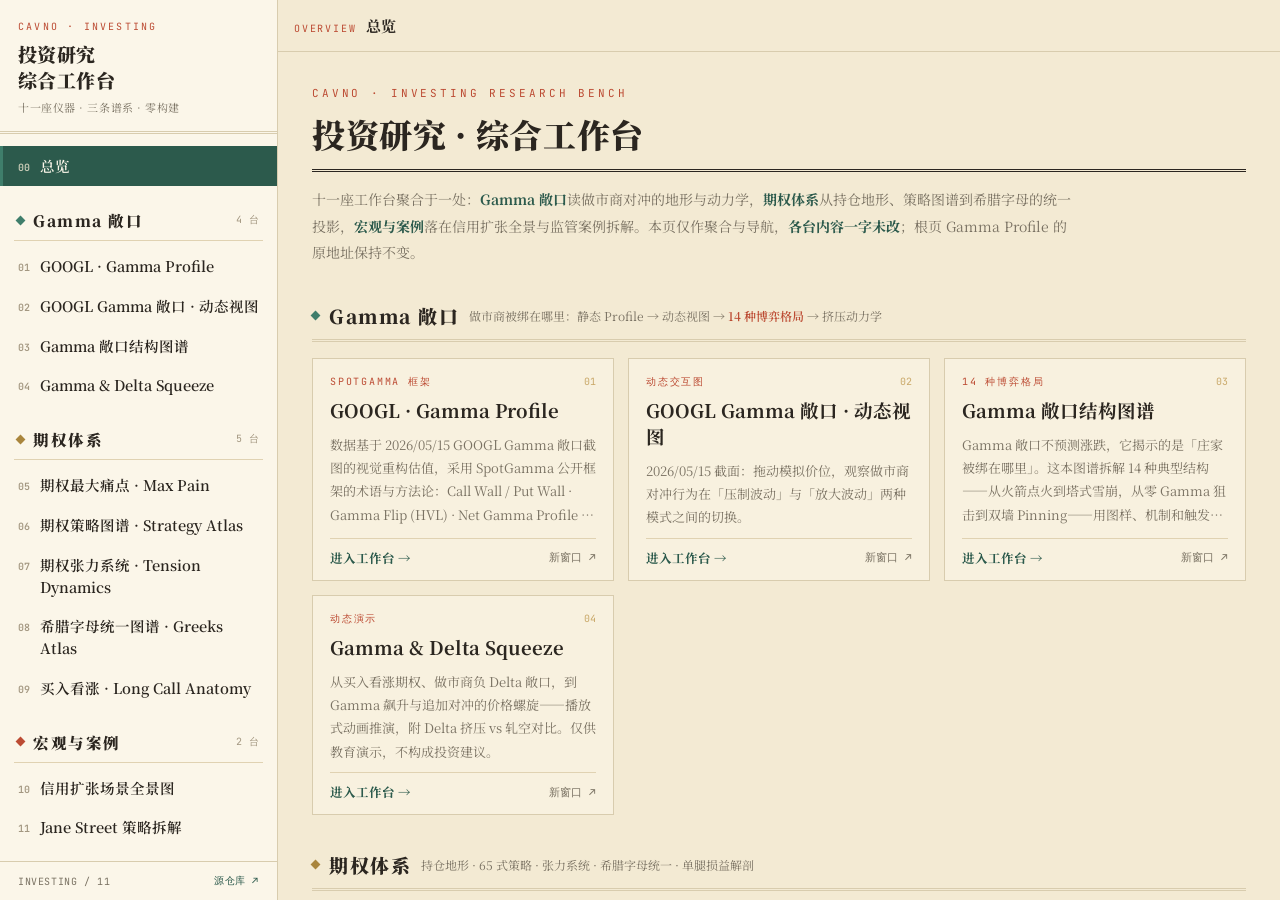
==== commit 70e8e206: "new" ====
--- a/index.html
+++ b/index.html
@@ -1,1843 +1,458 @@
 <!DOCTYPE html>
-<html lang="zh-CN" data-theme="dark">
+<html lang="zh-CN">
 <head>
-  <meta charset="UTF-8" />
-  <meta name="viewport" content="width=device-width, initial-scale=1.0" />
-  <title>GOOGL · Gamma Profile (SpotGamma Framework)</title>
-  <link rel="preconnect" href="https://fonts.googleapis.com" />
-  <link rel="preconnect" href="https://fonts.gstatic.com" crossorigin />
-  <link href="https://fonts.googleapis.com/css2?family=Inter:wght@400;500;600;700&family=JetBrains+Mono:wght@400;500;600&family=Noto+Sans+SC:wght@400;500;600&display=swap" rel="stylesheet" />
-  <style>
-    /* ============================================
-       SpotGamma-inspired color system
-    ============================================ */
-    :root {
-      --bg: #0d1117;
-      --bg-elev: #161b22;
-      --surface: #1c2128;
-      --surface-2: #22272e;
-      --border: #30363d;
-      --border-strong: #444c56;
-      --text: #c9d1d9;
-      --text-bright: #f0f6fc;
-      --text-muted: #8b949e;
-      --text-subtle: #6e7681;
-
-      /* SpotGamma color convention: Green = positive gamma, Red = negative */
-      --positive: #3fb950;
-      --positive-dim: #238636;
-      --positive-soft: rgba(63,185,80,0.10);
-      --negative: #f85149;
-      --negative-dim: #da3633;
-      --negative-soft: rgba(248,81,73,0.10);
-
-      /* Key level colors */
-      --call-wall: #d29922;
-      --put-wall: #db8a34;
-      --flip: #a371f7;
-      --flip-soft: rgba(163,113,247,0.12);
-      --abs-gamma: #f0883e;
-
-      /* Chart accents */
-      --gex-curve: #58a6ff;
-      --price-line: #f0f6fc;
-    }
-
-    * { box-sizing: border-box; margin: 0; padding: 0; }
-
-    body {
-      font-family: 'Inter', 'Noto Sans SC', system-ui, sans-serif;
-      background: var(--bg);
-      color: var(--text);
-      min-height: 100vh;
-      -webkit-font-smoothing: antialiased;
-      line-height: 1.5;
-    }
-
-    .container {
-      max-width: 1440px;
-      margin: 0 auto;
-      padding: 16px 20px;
-    }
-
-    /* ============================================
-       Top bar
-    ============================================ */
-    .topbar {
-      display: flex;
-      align-items: center;
-      justify-content: space-between;
-      padding: 12px 0;
-      border-bottom: 1px solid var(--border);
-      margin-bottom: 16px;
-      flex-wrap: wrap;
-      gap: 16px;
-    }
-
-    .brand {
-      display: flex;
-      align-items: center;
-      gap: 14px;
-    }
-
-    .brand-logo {
-      width: 32px;
-      height: 32px;
-      background: linear-gradient(135deg, var(--positive) 0%, var(--gex-curve) 100%);
-      position: relative;
-      border-radius: 4px;
-    }
-
-    .brand-logo::after {
-      content: 'γ';
-      position: absolute;
-      inset: 0;
-      display: flex;
-      align-items: center;
-      justify-content: center;
-      color: var(--text-bright);
-      font-family: 'JetBrains Mono', monospace;
-      font-size: 18px;
-      font-weight: 600;
-    }
-
-    .brand-text {
-      display: flex;
-      flex-direction: column;
-      line-height: 1.2;
-    }
-
-    .brand-title {
-      font-weight: 600;
-      font-size: 15px;
-      color: var(--text-bright);
-    }
-
-    .brand-sub {
-      font-family: 'JetBrains Mono', monospace;
-      font-size: 10px;
-      letter-spacing: 0.1em;
-      color: var(--text-subtle);
-      text-transform: uppercase;
-    }
-
-    .ticker-block {
-      display: flex;
-      align-items: center;
-      gap: 16px;
-      flex-wrap: wrap;
-    }
-
-    .ticker-info {
-      display: flex;
-      align-items: baseline;
-      gap: 10px;
-    }
-
-    .ticker-symbol {
-      font-family: 'JetBrains Mono', monospace;
-      font-size: 24px;
-      font-weight: 700;
-      color: var(--text-bright);
-      letter-spacing: -0.02em;
-    }
-
-    .ticker-name {
-      color: var(--text-muted);
-      font-size: 13px;
-    }
-
-    .price {
-      font-family: 'JetBrains Mono', monospace;
-      font-size: 22px;
-      font-weight: 600;
-      color: var(--negative);
-    }
-
-    .change {
-      font-family: 'JetBrains Mono', monospace;
-      font-size: 13px;
-      color: var(--negative);
-    }
-
-    .last-update {
-      font-family: 'JetBrains Mono', monospace;
-      font-size: 11px;
-      color: var(--text-subtle);
-      padding: 4px 10px;
-      border: 1px solid var(--border);
-      border-radius: 3px;
-    }
-
-    /* ============================================
-       Key Levels strip
-    ============================================ */
-    .key-levels {
-      display: grid;
-      grid-template-columns: repeat(auto-fit, minmax(180px, 1fr));
-      gap: 1px;
-      background: var(--border);
-      border: 1px solid var(--border);
-      margin-bottom: 16px;
-    }
-
-    .kl-card {
-      background: var(--bg-elev);
-      padding: 14px 18px;
-      position: relative;
-      overflow: hidden;
-    }
-
-    .kl-card::before {
-      content: '';
-      position: absolute;
-      top: 0; left: 0; bottom: 0;
-      width: 3px;
-      background: var(--kl-color, var(--accent));
-    }
-
-    .kl-card.call-wall { --kl-color: var(--call-wall); }
-    .kl-card.put-wall { --kl-color: var(--put-wall); }
-    .kl-card.flip { --kl-color: var(--flip); }
-    .kl-card.abs { --kl-color: var(--abs-gamma); }
-    .kl-card.range { --kl-color: var(--gex-curve); }
-
-    .kl-label {
-      font-family: 'JetBrains Mono', monospace;
-      font-size: 10px;
-      letter-spacing: 0.12em;
-      text-transform: uppercase;
-      color: var(--text-muted);
-      margin-bottom: 6px;
-    }
-
-    .kl-value {
-      font-family: 'JetBrains Mono', monospace;
-      font-size: 22px;
-      font-weight: 600;
-      color: var(--text-bright);
-      line-height: 1.1;
-    }
-
-    .kl-meta {
-      font-size: 11px;
-      color: var(--text-subtle);
-      margin-top: 4px;
-    }
-
-    /* ============================================
-       Regime banner
-    ============================================ */
-    .regime-banner {
-      display: flex;
-      align-items: center;
-      justify-content: space-between;
-      padding: 14px 20px;
-      border: 1px solid;
-      margin-bottom: 16px;
-      flex-wrap: wrap;
-      gap: 16px;
-      transition: all 0.3s ease;
-    }
-
-    .regime-banner.positive {
-      border-color: var(--positive);
-      background: var(--positive-soft);
-    }
-
-    .regime-banner.negative {
-      border-color: var(--negative);
-      background: var(--negative-soft);
-    }
-
-    .regime-banner.flip-zone {
-      border-color: var(--flip);
-      background: var(--flip-soft);
-    }
-
-    .regime-left {
-      display: flex;
-      align-items: center;
-      gap: 16px;
-    }
-
-    .regime-badge {
-      display: inline-flex;
-      align-items: center;
-      gap: 8px;
-      padding: 6px 14px;
-      border-radius: 3px;
-      font-family: 'JetBrains Mono', monospace;
-      font-size: 12px;
-      font-weight: 600;
-      letter-spacing: 0.08em;
-    }
-
-    .regime-banner.positive .regime-badge {
-      background: var(--positive);
-      color: #051d05;
-    }
-
-    .regime-banner.negative .regime-badge {
-      background: var(--negative);
-      color: #1d0505;
-    }
-
-    .regime-banner.flip-zone .regime-badge {
-      background: var(--flip);
-      color: #1a0a2e;
-    }
-
-    .regime-pulse {
-      width: 8px;
-      height: 8px;
-      border-radius: 50%;
-      background: currentColor;
-      animation: pulse 2s ease-in-out infinite;
-    }
-
-    @keyframes pulse {
-      0%, 100% { opacity: 1; transform: scale(1); }
-      50% { opacity: 0.5; transform: scale(1.3); }
-    }
-
-    .regime-desc {
-      font-size: 13px;
-      color: var(--text);
-    }
-
-    .regime-desc strong {
-      color: var(--text-bright);
-    }
-
-    .regime-metrics {
-      display: flex;
-      gap: 24px;
-      font-family: 'JetBrains Mono', monospace;
-      font-size: 12px;
-      flex-wrap: wrap;
-    }
-
-    .regime-metric {
-      display: flex;
-      flex-direction: column;
-      gap: 2px;
-    }
-
-    .regime-metric-label {
-      font-size: 10px;
-      letter-spacing: 0.08em;
-      text-transform: uppercase;
-      color: var(--text-subtle);
-    }
-
-    .regime-metric-value {
-      color: var(--text-bright);
-      font-weight: 500;
-    }
-
-    /* ============================================
-       Main grid
-    ============================================ */
-    .main-grid {
-      display: grid;
-      grid-template-columns: 1fr;
-      gap: 16px;
-      margin-bottom: 16px;
-    }
-
-    @media (min-width: 1100px) {
-      .main-grid {
-        grid-template-columns: 1fr 340px;
-      }
-    }
-
-    /* ============================================
-       Chart panel
-    ============================================ */
-    .panel {
-      background: var(--bg-elev);
-      border: 1px solid var(--border);
-      padding: 18px;
-    }
-
-    .panel-header {
-      display: flex;
-      align-items: center;
-      justify-content: space-between;
-      margin-bottom: 14px;
-      padding-bottom: 12px;
-      border-bottom: 1px solid var(--border);
-      flex-wrap: wrap;
-      gap: 8px;
-    }
-
-    .panel-title {
-      font-weight: 600;
-      font-size: 15px;
-      color: var(--text-bright);
-      display: flex;
-      align-items: center;
-      gap: 10px;
-    }
-
-    .panel-title::before {
-      content: '';
-      width: 3px;
-      height: 14px;
-      background: var(--positive);
-    }
-
-    .panel-meta {
-      font-family: 'JetBrains Mono', monospace;
-      font-size: 11px;
-      color: var(--text-subtle);
-    }
-
-    .chart-svg {
-      width: 100%;
-      height: auto;
-      display: block;
-      cursor: crosshair;
-    }
-
-    /* ============================================
-       Chart controls
-    ============================================ */
-    .chart-controls {
-      display: flex;
-      align-items: center;
-      gap: 12px;
-      margin-top: 14px;
-      padding-top: 14px;
-      border-top: 1px solid var(--border);
-      flex-wrap: wrap;
-    }
-
-    .control-label {
-      font-family: 'JetBrains Mono', monospace;
-      font-size: 10px;
-      letter-spacing: 0.1em;
-      text-transform: uppercase;
-      color: var(--text-muted);
-    }
-
-    .slider-wrap {
-      flex: 1;
-      min-width: 200px;
-      display: flex;
-      align-items: center;
-      gap: 12px;
-    }
-
-    .slider {
-      flex: 1;
-      -webkit-appearance: none;
-      appearance: none;
-      height: 4px;
-      background: var(--border);
-      border-radius: 2px;
-      outline: none;
-    }
-
-    .slider::-webkit-slider-thumb {
-      -webkit-appearance: none;
-      width: 16px;
-      height: 16px;
-      background: var(--text-bright);
-      border-radius: 50%;
-      cursor: grab;
-      border: 2px solid var(--bg);
-    }
-
-    .slider::-moz-range-thumb {
-      width: 16px;
-      height: 16px;
-      background: var(--text-bright);
-      border-radius: 50%;
-      cursor: grab;
-      border: 2px solid var(--bg);
-    }
-
-    .slider-value {
-      font-family: 'JetBrains Mono', monospace;
-      font-size: 14px;
-      font-weight: 600;
-      color: var(--text-bright);
-      min-width: 80px;
-      text-align: right;
-    }
-
-    button {
-      font-family: 'JetBrains Mono', monospace;
-      font-size: 11px;
-      letter-spacing: 0.04em;
-      padding: 6px 12px;
-      background: var(--surface);
-      border: 1px solid var(--border);
-      color: var(--text);
-      cursor: pointer;
-      transition: all 0.15s ease;
-      border-radius: 3px;
-    }
-
-    button:hover {
-      border-color: var(--text-muted);
-      color: var(--text-bright);
-    }
-
-    button.primary {
-      background: var(--positive-soft);
-      border-color: var(--positive);
-      color: var(--positive);
-    }
-
-    button.primary:hover {
-      background: var(--positive);
-      color: #051d05;
-    }
-
-    /* ============================================
-       Sidebar (right)
-    ============================================ */
-    .sidebar {
-      display: flex;
-      flex-direction: column;
-      gap: 16px;
-    }
-
-    .sidebar-card {
-      background: var(--bg-elev);
-      border: 1px solid var(--border);
-      padding: 16px;
-    }
-
-    .sb-title {
-      font-family: 'JetBrains Mono', monospace;
-      font-size: 10px;
-      letter-spacing: 0.12em;
-      text-transform: uppercase;
-      color: var(--text-muted);
-      margin-bottom: 12px;
-      display: flex;
-      align-items: center;
-      gap: 8px;
-    }
-
-    .sb-title-icon {
-      width: 14px;
-      height: 14px;
-      border-radius: 2px;
-      background: var(--positive);
-    }
-
-    .sb-row {
-      display: flex;
-      justify-content: space-between;
-      align-items: baseline;
-      padding: 7px 0;
-      font-size: 13px;
-      border-bottom: 1px solid var(--border);
-    }
-
-    .sb-row:last-child {
-      border-bottom: none;
-    }
-
-    .sb-label {
-      color: var(--text-muted);
-      font-size: 12px;
-    }
-
-    .sb-value {
-      font-family: 'JetBrains Mono', monospace;
-      font-weight: 500;
-      color: var(--text-bright);
-    }
-
-    .sb-value.pos { color: var(--positive); }
-    .sb-value.neg { color: var(--negative); }
-    .sb-value.flip { color: var(--flip); }
-
-    .hedging-flow {
-      margin-top: 12px;
-      padding: 12px 14px;
-      background: var(--surface);
-      border-left: 3px solid var(--positive);
-      border-radius: 0 3px 3px 0;
-      transition: border-color 0.3s ease;
-    }
-
-    .hedging-flow.negative {
-      border-left-color: var(--negative);
-    }
-
-    .hedging-flow-header {
-      font-family: 'JetBrains Mono', monospace;
-      font-size: 10px;
-      letter-spacing: 0.1em;
-      text-transform: uppercase;
-      color: var(--text-muted);
-      margin-bottom: 8px;
-    }
-
-    .hedging-arrow {
-      display: flex;
-      align-items: center;
-      gap: 8px;
-      font-size: 12px;
-      padding: 4px 0;
-      font-family: 'JetBrains Mono', monospace;
-    }
-
-    .hedging-arrow .direction {
-      color: var(--text-muted);
-      min-width: 50px;
-    }
-
-    .hedging-arrow .action {
-      color: var(--text-bright);
-      font-weight: 500;
-    }
-
-    .hedging-note {
-      font-size: 11px;
-      color: var(--text-subtle);
-      margin-top: 8px;
-      padding-top: 8px;
-      border-top: 1px solid var(--border);
-      line-height: 1.5;
-    }
-
-    /* ============================================
-       Secondary metrics (Vanna, Charm)
-    ============================================ */
-    .metrics-grid {
-      display: grid;
-      grid-template-columns: 1fr;
-      gap: 16px;
-      margin-bottom: 16px;
-    }
-
-    @media (min-width: 800px) {
-      .metrics-grid {
-        grid-template-columns: 1fr 1fr;
-      }
-    }
-
-    .metric-card {
-      background: var(--bg-elev);
-      border: 1px solid var(--border);
-      padding: 16px;
-    }
-
-    .metric-header {
-      display: flex;
-      justify-content: space-between;
-      align-items: baseline;
-      margin-bottom: 12px;
-    }
-
-    .metric-name {
-      font-weight: 600;
-      font-size: 14px;
-      color: var(--text-bright);
-    }
-
-    .metric-greek {
-      font-family: 'JetBrains Mono', monospace;
-      font-size: 11px;
-      color: var(--text-subtle);
-      padding: 2px 8px;
-      background: var(--surface);
-      border-radius: 3px;
-    }
-
-    .metric-desc {
-      font-size: 12px;
-      color: var(--text-muted);
-      margin-bottom: 14px;
-      line-height: 1.55;
-    }
-
-    .metric-flow {
-      display: flex;
-      justify-content: space-between;
-      align-items: center;
-      padding: 10px 12px;
-      background: var(--surface);
-      border-radius: 3px;
-      margin-top: 10px;
-    }
-
-    .metric-flow-label {
-      font-family: 'JetBrains Mono', monospace;
-      font-size: 11px;
-      color: var(--text-muted);
-    }
-
-    .metric-flow-value {
-      font-family: 'JetBrains Mono', monospace;
-      font-weight: 600;
-      font-size: 14px;
-    }
-
-    .metric-flow-value.pos { color: var(--positive); }
-    .metric-flow-value.neg { color: var(--negative); }
-
-    /* ============================================
-       Tooltip
-    ============================================ */
-    .tooltip {
-      position: absolute;
-      background: rgba(13,17,23,0.97);
-      border: 1px solid var(--border-strong);
-      padding: 10px 12px;
-      font-size: 12px;
-      pointer-events: none;
-      backdrop-filter: blur(10px);
-      -webkit-backdrop-filter: blur(10px);
-      transform: translate(-50%, -100%);
-      margin-top: -8px;
-      opacity: 0;
-      transition: opacity 0.12s ease;
-      z-index: 100;
-      min-width: 160px;
-      border-radius: 3px;
-    }
-
-    .tooltip.visible { opacity: 1; }
-
-    .tooltip-strike {
-      font-family: 'JetBrains Mono', monospace;
-      font-size: 14px;
-      font-weight: 600;
-      color: var(--text-bright);
-      margin-bottom: 8px;
-      padding-bottom: 6px;
-      border-bottom: 1px solid var(--border);
-    }
-
-    .tooltip-row {
-      display: flex;
-      justify-content: space-between;
-      gap: 12px;
-      font-family: 'JetBrains Mono', monospace;
-      font-size: 11px;
-      line-height: 1.7;
-    }
-
-    .tooltip-row .label { color: var(--text-muted); }
-
-    /* ============================================
-       Disclaimer
-    ============================================ */
-    .disclaimer {
-      margin-top: 24px;
-      padding: 14px 18px;
-      background: var(--bg-elev);
-      border: 1px solid var(--border);
-      border-left: 3px solid var(--text-subtle);
-      font-size: 11.5px;
-      line-height: 1.65;
-      color: var(--text-muted);
-    }
-
-    .disclaimer-title {
-      font-family: 'JetBrains Mono', monospace;
-      font-size: 10px;
-      letter-spacing: 0.15em;
-      text-transform: uppercase;
-      color: var(--text-bright);
-      margin-bottom: 6px;
-    }
-
-    /* ============================================
-       Legend
-    ============================================ */
-    .legend {
-      display: flex;
-      flex-wrap: wrap;
-      gap: 16px;
-      margin-top: 12px;
-      padding-top: 12px;
-      border-top: 1px solid var(--border);
-      font-family: 'JetBrains Mono', monospace;
-      font-size: 11px;
-      color: var(--text-muted);
-    }
-
-    .legend-item {
-      display: inline-flex;
-      align-items: center;
-      gap: 6px;
-      cursor: pointer;
-      user-select: none;
-      transition: opacity 0.2s;
-    }
-
-    .legend-item.disabled { opacity: 0.35; }
-
-    .legend-dot {
-      display: inline-block;
-      width: 12px;
-      height: 12px;
-    }
-
-    .legend-dot.line {
-      width: 14px;
-      height: 2px;
-    }
-
-    .legend-dot.vline {
-      width: 2px;
-      height: 14px;
-    }
-
-    /* ============================================
-       Responsive
-    ============================================ */
-    @media (max-width: 640px) {
-      .container { padding: 12px; }
-      .ticker-symbol { font-size: 20px; }
-      .price { font-size: 18px; }
-      .kl-value { font-size: 18px; }
-      .panel { padding: 14px; }
-    }
-  </style>
+<meta charset="UTF-8">
+<meta name="viewport" content="width=device-width, initial-scale=1.0">
+<title>投资研究 · 综合工作台 · CAVNO</title>
+<link rel="preconnect" href="https://fonts.googleapis.com">
+<link rel="preconnect" href="https://fonts.gstatic.com" crossorigin>
+<link href="https://fonts.googleapis.com/css2?family=Noto+Serif+SC:wght@400;600;700;900&family=JetBrains+Mono:wght@400;600&display=swap" rel="stylesheet">
+<style>
+:root{
+  --parchment:#F3EAD3; --paper:#FBF6E9; --card:#F8F1DF;
+  --teal:#3F7E6B; --teal-dk:#2C5A4C; --teal-wash:#E4EFEA;
+  --terra:#BC4B33; --ink:#2B2620; --muted:#7A7263;
+  --line:#D8CCAE; --line-soft:#E0D2B2; --gold:#C9A869; --faint:#A39781;
+  --rack-w:278px; --bar-h:52px;
+  --serif:"Noto Serif SC","Songti SC",serif;
+  --mono:"JetBrains Mono","SFMono-Regular",Consolas,monospace;
+}
+*{margin:0;padding:0;box-sizing:border-box}
+html,body{height:100%}
+body{
+  font-family:var(--serif); color:var(--ink); background:var(--parchment);
+  display:flex; overflow:hidden;
+}
+a{color:inherit}
+:focus-visible{outline:2px solid var(--teal); outline-offset:2px; border-radius:2px}
+
+/* ───────── 仪器架（侧栏） ───────── */
+#rack{
+  width:var(--rack-w); flex:0 0 var(--rack-w); height:100%;
+  background:var(--paper); border-right:1px solid var(--line);
+  display:flex; flex-direction:column; z-index:40;
+}
+.brand{padding:20px 18px 16px; border-bottom:3px double var(--line)}
+.brand .eyebrow{
+  font-family:var(--mono); font-size:10px; letter-spacing:.22em;
+  color:var(--terra); margin-bottom:8px;
+}
+.brand h1{font-size:19px; font-weight:900; line-height:1.35; letter-spacing:.02em}
+.brand .tagline{
+  margin-top:7px; font-size:11px; color:var(--muted); letter-spacing:.05em;
+}
+#racknav{
+  flex:1; overflow-y:auto; padding:6px 0 14px;
+  scrollbar-width:thin; scrollbar-color:var(--line) transparent;
+}
+#racknav::-webkit-scrollbar{width:8px}
+#racknav::-webkit-scrollbar-thumb{background:var(--line); border-radius:4px; border:2px solid var(--paper)}
+#racknav::-webkit-scrollbar-track{background:transparent}
+.g-block{margin-top:14px}
+#racknav .g-head{
+  display:flex; align-items:center; gap:9px;
+  margin:0 14px 5px; padding:10px 3px;
+  border-bottom:1px solid var(--line-soft);
+}
+.g-mark{
+  width:7px; height:7px; flex:0 0 auto;
+  background:var(--ga,var(--teal)); transform:rotate(45deg);
+}
+#racknav .g-name{
+  font-size:15.5px; font-weight:900; letter-spacing:.1em;
+  color:var(--ink); line-height:1.3;
+}
+#racknav .g-count{
+  margin-left:auto; font-family:var(--mono);
+  font-size:10px; letter-spacing:.08em; color:var(--faint);
+}
+.navitem{
+  display:flex; align-items:baseline; gap:10px; width:100%;
+  padding:9px 18px 9px 15px; border:0; border-left:3px solid transparent;
+  background:none; text-align:left; cursor:pointer; text-decoration:none;
+  font-family:var(--serif); font-size:14.5px; font-weight:600; color:var(--ink);
+  line-height:1.5; transition:background .15s,border-color .15s,color .15s;
+}
+.navitem .idx{font-family:var(--mono); font-size:10px; color:var(--faint); flex:0 0 auto; transform:translateY(-1px)}
+.navitem.home{margin:6px 0 2px}
+.navitem:hover{background:var(--gw,var(--teal-wash)); border-left-color:var(--ga,var(--teal))}
+.navitem[aria-current="page"]{
+  background:var(--gd,var(--teal-dk)); border-left-color:var(--ga,var(--teal)); color:var(--paper);
+}
+.navitem[aria-current="page"] .idx{color:var(--parchment); opacity:.8}
+.rackfoot{
+  padding:12px 18px; border-top:1px solid var(--line);
+  font-family:var(--mono); font-size:10px; letter-spacing:.06em; color:var(--muted);
+  display:flex; justify-content:space-between; align-items:center;
+}
+.rackfoot a{text-decoration:none; color:var(--teal-dk)}
+.rackfoot a:hover{color:var(--terra)}
+
+/* ───────── 舞台 ───────── */
+#stage{flex:1; height:100%; display:flex; flex-direction:column; min-width:0}
+#topbar{
+  height:var(--bar-h); flex:0 0 var(--bar-h);
+  display:flex; align-items:center; gap:12px; padding:0 16px;
+  background:var(--parchment); border-bottom:1px solid var(--line);
+}
+#menuBtn{display:none}
+.crumb{min-width:0; flex:1; display:flex; align-items:baseline; gap:10px; overflow:hidden}
+.crumb .fn{
+  font-family:var(--mono); font-size:10px; letter-spacing:.18em;
+  color:var(--terra); white-space:nowrap;
+}
+.crumb .cur{
+  font-size:15px; font-weight:700; white-space:nowrap;
+  overflow:hidden; text-overflow:ellipsis;
+}
+.tbtn{
+  font-family:var(--serif); font-size:12.5px; font-weight:600;
+  color:var(--teal-dk); background:var(--paper);
+  border:1px solid var(--line); padding:6px 11px; cursor:pointer;
+  white-space:nowrap; text-decoration:none; line-height:1; border-radius:2px;
+  transition:border-color .15s,color .15s,background .15s;
+}
+.tbtn:hover{border-color:var(--teal); color:var(--paper); background:var(--teal)}
+.tbtn.sq{padding:6px 9px; font-family:var(--mono); font-size:12px}
+.toolonly{display:none}
+body.in-tool .toolonly{display:inline-block}
+
+#main{flex:1; position:relative; min-height:0; background:var(--parchment)}
+
+/* ───────── 总览 ───────── */
+#overview{position:absolute; inset:0; overflow-y:auto; padding:34px 34px 60px}
+.hero{max-width:1060px; margin:0 auto 8px}
+.hero .eyebrow{
+  font-family:var(--mono); font-size:11px; letter-spacing:.26em; color:var(--terra);
+}
+.hero h2{font-size:33px; font-weight:900; margin:10px 0 12px; letter-spacing:.02em}
+.hero .rule{height:3px; border-top:1px solid var(--ink); border-bottom:1px solid var(--ink); margin:0 0 14px}
+.hero p{font-size:14px; line-height:1.9; color:var(--muted); max-width:760px}
+.hero p b{color:var(--teal-dk); font-weight:700}
+
+.group{max-width:1060px; margin:36px auto 0}
+.group .g-head{display:flex; align-items:center; gap:10px; flex-wrap:wrap; padding-bottom:10px; border-bottom:3px double var(--line)}
+.group h3{font-size:19px; font-weight:900; letter-spacing:.08em}
+.group .note{font-size:12px; color:var(--muted)}
+.group .note em{font-style:normal; color:var(--terra); font-weight:600}
+.cards{
+  display:grid; grid-template-columns:repeat(auto-fill,minmax(302px,1fr));
+  gap:14px; padding-top:16px;
+}
+.card{
+  position:relative; background:var(--card); border:1px solid var(--line);
+  padding:16px 17px 13px; display:flex; flex-direction:column; gap:9px;
+  transition:border-color .15s, box-shadow .15s, transform .15s;
+}
+.card:hover{border-color:var(--ga,var(--teal)); box-shadow:0 3px 0 rgba(43,38,32,.10); transform:translateY(-1px)}
+.card .meta{display:flex; justify-content:space-between; align-items:baseline; gap:8px}
+.card .fn{font-family:var(--mono); font-size:10px; letter-spacing:.18em; color:var(--terra)}
+.card .idx{font-family:var(--mono); font-size:10px; color:var(--gold)}
+.card h4{font-size:18.5px; font-weight:700; line-height:1.4}
+.card h4 a{text-decoration:none}
+.card h4 a::after{content:""; position:absolute; inset:0}  /* stretched link */
+.card .sub{
+  font-size:13px; line-height:1.8; color:var(--muted);
+  display:-webkit-box; -webkit-line-clamp:4; -webkit-box-orient:vertical; overflow:hidden;
+}
+.card .foot{
+  margin-top:auto; padding-top:10px; border-top:1px solid var(--line-soft);
+  display:flex; justify-content:space-between; align-items:center; font-size:12.5px;
+}
+.card .go{color:var(--gd,var(--teal-dk)); font-weight:700}
+.card:hover .go{color:var(--ga,var(--teal))}
+.card .ext{
+  position:relative; z-index:2; text-decoration:none;
+  font-family:var(--mono); font-size:11px; color:var(--muted);
+}
+.card .ext:hover{color:var(--terra)}
+.dl-items{display:flex; flex-wrap:wrap; gap:10px; padding-top:14px}
+.dl-items a{
+  font-family:var(--mono); font-size:11.5px; letter-spacing:.02em;
+  color:var(--gd,var(--teal-dk)); text-decoration:none;
+  border:1px solid var(--line); background:var(--card);
+  padding:7px 12px; border-radius:2px;
+  transition:border-color .15s,color .15s;
+}
+.dl-items a:hover{border-color:var(--ga); color:var(--ga)}
+.card .attach{
+  position:relative; z-index:2; display:flex; gap:12px;
+  font-family:var(--mono); font-size:10.5px; padding-top:2px;
+}
+.attach a{color:var(--teal-dk); text-decoration:none; border-bottom:1px dotted var(--line)}
+.attach a:hover{color:var(--terra); border-bottom-color:var(--terra)}
+.ovfoot{
+  max-width:1060px; margin:44px auto 0; padding-top:12px; border-top:1px solid var(--line);
+  font-family:var(--mono); font-size:10.5px; letter-spacing:.08em; color:var(--muted);
+  display:flex; justify-content:space-between; flex-wrap:wrap; gap:8px;
+}
+
+/* ───────── 工具帧 ───────── */
+.frame{position:absolute; inset:0; background:var(--parchment)}
+.frame iframe{width:100%; height:100%; border:0; display:block; background:var(--parchment)}
+.veil{
+  position:absolute; inset:0; display:flex; flex-direction:column;
+  align-items:center; justify-content:center; gap:14px;
+  background:var(--parchment); z-index:2;
+}
+.veil .vt{font-family:var(--mono); font-size:10px; letter-spacing:.3em; color:var(--terra)}
+.veil .vn{font-size:18px; font-weight:700}
+.veil .bar{width:150px; height:2px; background:var(--line); overflow:hidden}
+.veil .bar i{display:block; width:40%; height:100%; background:var(--teal); animation:sweep 1.1s infinite ease-in-out}
+@keyframes sweep{0%{transform:translateX(-110%)}100%{transform:translateX(390%)}}
+[hidden]{display:none !important}
+
+/* ───────── 响应式 ───────── */
+#backdrop{display:none}
+@media (max-width:880px){
+  #rack{
+    position:fixed; left:0; top:0; bottom:0; transform:translateX(-100%);
+    transition:transform .22s ease; box-shadow:4px 0 18px rgba(43,38,32,.18);
+  }
+  body.rack-open #rack{transform:translateX(0)}
+  #backdrop{
+    display:block; position:fixed; inset:0; background:rgba(43,38,32,.35);
+    opacity:0; pointer-events:none; transition:opacity .2s; z-index:30;
+  }
+  body.rack-open #backdrop{opacity:1; pointer-events:auto}
+  #menuBtn{display:inline-block}
+  #overview{padding:22px 16px 50px}
+  .hero h2{font-size:25px}
+  .crumb .fn{display:none}
+}
+@media (max-width:560px){
+  #topbar{gap:8px; padding:0 10px}
+  #homeBtn,.btxt{display:none}
+}
+@media (prefers-reduced-motion:reduce){
+  *,*::before,*::after{animation:none !important; transition:none !important}
+}
+</style>
 </head>
 <body>
-  <div class="container">
-
-    <!-- ============================================
-         TOP BAR
-    ============================================ -->
-    <div class="topbar">
-      <div class="brand">
-        <div class="brand-logo"></div>
-        <div class="brand-text">
-          <div class="brand-title">Gamma Profile Dashboard</div>
-          <div class="brand-sub">SpotGamma Framework</div>
+
+<aside id="rack" aria-label="工具导航">
+  <div class="brand">
+    <div class="eyebrow">CAVNO · INVESTING</div>
+    <h1>投资研究<br>综合工作台</h1>
+    <div class="tagline">十一座仪器 · 三条谱系 · 零构建</div>
+  </div>
+  <nav id="racknav"></nav>
+  <div class="rackfoot">
+    <span>INVESTING / 11</span>
+    <a href="https://github.com/cavno/Investing" target="_blank" rel="noopener">源仓库 ↗</a>
+  </div>
+</aside>
+<div id="backdrop"></div>
+
+<div id="stage">
+  <header id="topbar">
+    <button id="menuBtn" class="tbtn sq" aria-label="打开导航">☰</button>
+    <div class="crumb">
+      <span class="fn" id="crumbFn">OVERVIEW</span>
+      <span class="cur" id="crumbCur">总览</span>
+    </div>
+    <button id="prevBtn" class="tbtn sq toolonly" title="上一台">‹</button>
+    <button id="nextBtn" class="tbtn sq toolonly" title="下一台">›</button>
+    <a id="homeBtn" class="tbtn toolonly" href="#/">总览</a>
+    <a id="extBtn" class="tbtn toolonly" href="#" target="_blank" rel="noopener"><span class="btxt">新窗口打开 </span>↗</a>
+  </header>
+
+  <main id="main">
+    <section id="overview" aria-label="总览">
+      <div class="hero">
+        <div class="eyebrow">CAVNO · INVESTING RESEARCH BENCH</div>
+        <h2>投资研究 · 综合工作台</h2>
+        <div class="rule"></div>
+        <p>十一座工作台聚合于一处：<b>Gamma 敞口</b>读做市商对冲的地形与动力学，<b>期权体系</b>从持仓地形、策略图谱到希腊字母的统一投影，<b>宏观与案例</b>落在信用扩张全景与监管案例拆解。本页仅作聚合与导航，<b>各台内容一字未改</b>；根页 Gamma Profile 的原地址保持不变。</p>
+      </div>
+      <div id="groups"></div>
+      <section class="group dl" style="--ga:#7C8A4D;--gd:#5E6B39;--gw:#ECEEDF">
+        <div class="g-head"><span class="g-mark"></span><h3>资料下载</h3><span class="note">会计口径 · 与仓库 README 同源直链</span></div>
+        <div class="dl-items">
+          <a href="https://github.com/cavno/Investing/raw/main/%E4%BC%9A%E8%AE%A1/DG400.zip">DG400.zip ↓</a>
+          <a href="https://github.com/cavno/Investing/raw/main/%E4%BC%9A%E8%AE%A1/DG400a.zip">DG400a.zip ↓</a>
+          <a href="https://github.com/cavno/Investing/raw/main/%E4%BC%9A%E8%AE%A1/GAAP%20Taxonomy%202024.zip">GAAP Taxonomy 2024.zip ↓</a>
+          <a href="https://github.com/cavno/Investing/raw/main/%E4%BC%9A%E8%AE%A1/US-GAAP-2019.zip">US-GAAP-2019.zip ↓</a>
         </div>
+      </section>
+      <div class="ovfoot">
+        <span>SINGLE-FILE · ZERO-BUILD · PARCHMENT / TEAL / TERRA</span>
+        <span>cavno.github.io/Investing/hub.html</span>
       </div>
-
-      <div class="ticker-block">
-        <div class="ticker-info">
-          <span class="ticker-symbol">GOOGL</span>
-          <span class="ticker-name">Alphabet Inc.</span>
-        </div>
-        <span class="price">$396.015</span>
-        <span class="change">▼ -5.055 (-1.26%)</span>
-        <span class="last-update">2026/05/15 · OPEX</span>
-      </div>
-    </div>
-
-    <!-- ============================================
-         KEY LEVELS STRIP
-    ============================================ -->
-    <div class="key-levels">
-
-      <div class="kl-card call-wall">
-        <div class="kl-label">CALL WALL</div>
-        <div class="kl-value">$400.00</div>
-        <div class="kl-meta">Largest +γ · Resistance</div>
-      </div>
-
-      <div class="kl-card put-wall">
-        <div class="kl-label">PUT WALL</div>
-        <div class="kl-value">$395.00</div>
-        <div class="kl-meta">Largest -γ · Support</div>
-      </div>
-
-      <div class="kl-card flip">
-        <div class="kl-label">GAMMA FLIP (HVL)</div>
-        <div class="kl-value">$371.24</div>
-        <div class="kl-meta">Regime threshold</div>
-      </div>
-
-      <div class="kl-card abs">
-        <div class="kl-label">ABSOLUTE γ</div>
-        <div class="kl-value">$400.00</div>
-        <div class="kl-meta">Max dealer hedge</div>
-      </div>
-
-      <div class="kl-card range">
-        <div class="kl-label">DAILY 1σ RANGE</div>
-        <div class="kl-value" id="dailyRangeValue">$392.8 - $399.2</div>
-        <div class="kl-meta">±$3.2 implied</div>
-      </div>
-
-    </div>
-
-    <!-- ============================================
-         REGIME BANNER
-    ============================================ -->
-    <div class="regime-banner positive" id="regimeBanner">
-      <div class="regime-left">
-        <div class="regime-badge">
-          <span class="regime-pulse"></span>
-          <span id="regimeLabel">POSITIVE GAMMA</span>
-        </div>
-        <div class="regime-desc" id="regimeDesc">
-          Dealers in <strong>mean reversion</strong> mode · Volatility suppressed · Price pinned between walls
-        </div>
-      </div>
-      <div class="regime-metrics">
-        <div class="regime-metric">
-          <span class="regime-metric-label">DIST. TO FLIP</span>
-          <span class="regime-metric-value" id="distFlip">+24.78</span>
-        </div>
-        <div class="regime-metric">
-          <span class="regime-metric-label">PIN STRENGTH</span>
-          <span class="regime-metric-value" id="pinStrength">HIGH</span>
-        </div>
-        <div class="regime-metric">
-          <span class="regime-metric-label">DEALER FLOW</span>
-          <span class="regime-metric-value" id="dealerFlow">SUPPRESSIVE</span>
-        </div>
-      </div>
-    </div>
-
-    <!-- ============================================
-         MAIN GRID
-    ============================================ -->
-    <div class="main-grid">
-
-      <!-- Chart panel -->
-      <div class="panel" style="position:relative">
-        <div class="panel-header">
-          <div class="panel-title">Net Gamma Profile by Strike</div>
-          <div class="panel-meta">2026/05/15 · Range $350-430 · 38 strikes</div>
-        </div>
-
-        <svg id="chart" class="chart-svg" viewBox="0 0 900 480" preserveAspectRatio="xMidYMid meet"></svg>
-
-        <!-- Tooltip -->
-        <div class="tooltip" id="tooltip"></div>
-
-        <!-- Controls -->
-        <div class="chart-controls">
-          <span class="control-label">SIMULATE</span>
-          <div class="slider-wrap">
-            <input type="range" id="priceSlider" class="slider" min="350" max="430" step="0.25" value="396.015" />
-            <span class="slider-value" id="priceValue">$396.0</span>
-          </div>
-          <button id="resetBtn">Reset</button>
-          <button id="playBtn" class="primary">▶ Pinning Sim</button>
-        </div>
-
-        <!-- Legend (clickable) -->
-        <div class="legend">
-          <div class="legend-item" data-layer="bars-pos">
-            <span class="legend-dot" style="background:var(--positive)"></span>+γ (Call dominant)
-          </div>
-          <div class="legend-item" data-layer="bars-neg">
-            <span class="legend-dot" style="background:var(--negative)"></span>-γ (Put dominant)
-          </div>
-          <div class="legend-item" data-layer="gex">
-            <span class="legend-dot line" style="background:var(--gex-curve)"></span>Total GEX
-          </div>
-          <div class="legend-item" data-layer="walls">
-            <span class="legend-dot vline" style="background:var(--call-wall)"></span>Call/Put Walls
-          </div>
-          <div class="legend-item" data-layer="flip">
-            <span class="legend-dot vline" style="background:var(--flip)"></span>Gamma Flip (HVL)
-          </div>
-          <div class="legend-item" data-layer="price">
-            <span class="legend-dot vline" style="background:var(--price-line);border-left:1px dashed var(--price-line)"></span>Simulated Price
-          </div>
-        </div>
-      </div>
-
-      <!-- Sidebar -->
-      <div class="sidebar">
-
-        <div class="sidebar-card">
-          <div class="sb-title">
-            <span class="sb-title-icon"></span>
-            HEDGING ANALYSIS
-          </div>
-
-          <div class="sb-row">
-            <span class="sb-label">Simulated Price</span>
-            <span class="sb-value" id="simPrice">$396.02</span>
-          </div>
-          <div class="sb-row">
-            <span class="sb-label">Regime</span>
-            <span class="sb-value pos" id="simRegime">+γ</span>
-          </div>
-          <div class="sb-row">
-            <span class="sb-label">Distance to Flip</span>
-            <span class="sb-value flip" id="simDistFlip">+24.78</span>
-          </div>
-          <div class="sb-row">
-            <span class="sb-label">Total GEX at Price</span>
-            <span class="sb-value pos" id="simGex">+$1.65B</span>
-          </div>
-
-          <div class="hedging-flow" id="hedgingFlow">
-            <div class="hedging-flow-header">DEALER HEDGE FLOW</div>
-            <div class="hedging-arrow">
-              <span class="direction">$↑ $1:</span>
-              <span class="action" id="hedgeUp">Sell 3.5K shares</span>
-            </div>
-            <div class="hedging-arrow">
-              <span class="direction">$↓ $1:</span>
-              <span class="action" id="hedgeDown">Buy 3.5K shares</span>
-            </div>
-            <div class="hedging-note" id="hedgeNote">
-              MM is short γ (always). In +γ zone, hedging compresses moves — price gets pinned toward $397.5 between walls.
-            </div>
-          </div>
-        </div>
-
-        <div class="sidebar-card">
-          <div class="sb-title">
-            <span class="sb-title-icon" style="background:var(--call-wall)"></span>
-            NEAREST LEVELS
-          </div>
-          <div class="sb-row">
-            <span class="sb-label">↑ Nearest Resistance</span>
-            <span class="sb-value pos" id="nearestUp">Call Wall $400</span>
-          </div>
-          <div class="sb-row">
-            <span class="sb-label">↓ Nearest Support</span>
-            <span class="sb-value neg" id="nearestDown">Put Wall $395</span>
-          </div>
-          <div class="sb-row">
-            <span class="sb-label">Range Width</span>
-            <span class="sb-value" id="rangeWidth">$5.00</span>
-          </div>
-        </div>
-
-      </div>
-
-    </div>
-
-    <!-- ============================================
-         SECONDARY METRICS (Vanna, Charm)
-    ============================================ -->
-    <div class="metrics-grid">
-
-      <div class="metric-card">
-        <div class="metric-header">
-          <span class="metric-name">Vanna Exposure</span>
-          <span class="metric-greek">∂²V / ∂S∂σ</span>
-        </div>
-        <div class="metric-desc">
-          Dealer's delta sensitivity to IV changes. <strong style="color:var(--text-bright)">When IV drops, vanna flows trigger systematic buying</strong> as dealers reduce hedges. Critical near OPEX.
-        </div>
-        <svg id="vannaChart" viewBox="0 0 400 120" style="width:100%;height:auto;display:block"></svg>
-        <div class="metric-flow">
-          <span class="metric-flow-label">Current Vanna Flow</span>
-          <span class="metric-flow-value pos" id="vannaFlow">+POS · IV ↓ → Bid</span>
-        </div>
-      </div>
-
-      <div class="metric-card">
-        <div class="metric-header">
-          <span class="metric-name">Charm Exposure</span>
-          <span class="metric-greek">∂Δ / ∂t</span>
-        </div>
-        <div class="metric-desc">
-          Delta decay over time. <strong style="color:var(--text-bright)">Drives the OPEX week run-up pattern</strong> — as expiration nears, OTM call deltas decay, forcing dealers to unwind short hedges by buying.
-        </div>
-        <svg id="charmChart" viewBox="0 0 400 120" style="width:100%;height:auto;display:block"></svg>
-        <div class="metric-flow">
-          <span class="metric-flow-label">Current Charm Flow</span>
-          <span class="metric-flow-value pos" id="charmFlow">+POS · Time Decay Bid</span>
-        </div>
-      </div>
-
-    </div>
-
-    <!-- ============================================
-         DISCLAIMER
-    ============================================ -->
-    <div class="disclaimer">
-      <div class="disclaimer-title">⚠ DISCLAIMER · 重要免责声明</div>
-      数据基于 2026/05/15 GOOGL Gamma敞口截图的视觉重构估值,采用 SpotGamma 公开框架的术语和方法论(Call Wall / Put Wall / Gamma Flip / Absolute Gamma / Vanna / Charm),但<strong style="color:var(--text-bright)">非 SpotGamma 官方产品</strong>。所有数值仅供学习参考,不构成投资建议。真实交易决策应使用经过验证的实时数据源。
-    </div>
-
-  </div>
-
-  <script>
-    // ============================================
-    // DATA — Match the previous chart's structure
-    // ============================================
-    const STRIKE_DATA = [
-      { k: 320, c: 0,     p: 0 },
-      { k: 330, c: 0,     p: 0 },
-      { k: 340, c: 0,     p: 0.005 },
-      { k: 350, c: 0.005, p: 0.01 },
-      { k: 355, c: 0.005, p: 0.015 },
-      { k: 360, c: 0.01,  p: 0.02 },
-      { k: 365, c: 0.015, p: 0.025 },
-      { k: 370, c: 0.015, p: 0.03 },
-      { k: 375, c: 0.02,  p: 0.025 },
-      { k: 380, c: 0.025, p: 0.02 },
-      { k: 383, c: 0.03,  p: 0.025 },
-      { k: 386, c: 0.04,  p: 0.03 },
-      { k: 388, c: 0.05,  p: 0.04 },
-      { k: 390, c: 0.06,  p: 0.10 },
-      { k: 392, c: 0.07,  p: 0.09 },
-      { k: 393, c: 0.07,  p: 0.13 },
-      { k: 394, c: 0.10,  p: 0.08 },
-      { k: 395, c: 0.25,  p: 1.05 },  // Put Wall
-      { k: 396, c: 0.15,  p: 0.10 },
-      { k: 397, c: 0.20,  p: 0.08 },
-      { k: 398, c: 0.30,  p: 0.05 },
-      { k: 399, c: 0.20,  p: 0.05 },
-      { k: 400, c: 1.65,  p: 0.15 },  // Call Wall
-      { k: 402, c: 0.30,  p: 0.05 },
-      { k: 404, c: 0.32,  p: 0.04 },
-      { k: 406, c: 0.25,  p: 0.03 },
-      { k: 408, c: 0.22,  p: 0.02 },
-      { k: 410, c: 0.15,  p: 0.02 },
-      { k: 412, c: 0.10,  p: 0.01 },
-      { k: 415, c: 0.08,  p: 0.01 },
-      { k: 420, c: 0.05,  p: 0.005 },
-      { k: 425, c: 0.03,  p: 0.005 },
-      { k: 430, c: 0.02,  p: 0 },
-      { k: 440, c: 0.015, p: 0 },
-      { k: 450, c: 0.01,  p: 0 },
-    ];
-
-    const GEX_CURVE = [
-      { p: 320, v: -0.20 },
-      { p: 340, v: -0.18 },
-      { p: 360, v: -0.10 },
-      { p: 371.24, v: 0 },
-      { p: 380, v: 0.15 },
-      { p: 388, v: 0.40 },
-      { p: 392, v: 0.80 },
-      { p: 395, v: 1.20 },
-      { p: 396, v: 1.65 },
-      { p: 398, v: 2.80 },
-      { p: 400, v: 4.00 },
-      { p: 402, v: 4.50 },
-      { p: 405, v: 4.55 },
-      { p: 408, v: 4.30 },
-      { p: 410, v: 3.90 },
-      { p: 415, v: 3.10 },
-      { p: 420, v: 2.30 },
-      { p: 425, v: 1.70 },
-      { p: 430, v: 1.20 },
-      { p: 440, v: 0.65 },
-      { p: 450, v: 0.40 },
-    ];
-
-    // Vanna data — peaks near ATM, drops at extremes
-    const VANNA_DATA = STRIKE_DATA.map(d => {
-      const dist = Math.abs(d.k - 396);
-      const intensity = Math.exp(-dist * dist / 200) * (d.c + d.p);
-      return { k: d.k, v: intensity * (d.k < 396 ? -1 : 1) * 0.8 };
-    });
-
-    // Charm data — peaks at ATM, sign depends on moneyness
-    const CHARM_DATA = STRIKE_DATA.map(d => {
-      const dist = d.k - 396;
-      const intensity = Math.exp(-Math.abs(dist) / 8) * (d.c + d.p);
-      return { k: d.k, v: -dist * 0.05 * intensity };
-    });
-
-    const ZERO_GAMMA = 371.24;
-    const CURRENT_PRICE = 396.015;
-    const CALL_WALL = 400;
-    const PUT_WALL = 395;
-    const IMPLIED_DAILY_MOVE = 3.2;
-
-    // Chart dimensions
-    const W = 900;
-    const H = 480;
-    const M = { top: 40, right: 70, bottom: 60, left: 80 };
-    const cw = W - M.left - M.right;
-    const ch = H - M.top - M.bottom;
-    const ZERO_Y = M.top + ch * 0.55;  // Zero line slightly below center
-
-    // X scale: 350-430
-    const xMin = 350, xMax = 430;
-    const xScale = (x) => M.left + ((x - xMin) / (xMax - xMin)) * cw;
-    const xInverse = (px) => xMin + ((px - M.left) / cw) * (xMax - xMin);
-
-    // Y scales
-    const Y_MAX_POS = 1.8;  // Positive gamma scale (上方)
-    const Y_MAX_NEG = 1.2;  // Negative gamma scale (下方)
-    const Y_MAX_GEX = 5.5;  // GEX scale (right axis)
-
-    const yScaleBar = (v) => {
-      if (v >= 0) return ZERO_Y - (v / Y_MAX_POS) * (ZERO_Y - M.top);
-      return ZERO_Y + (Math.abs(v) / Y_MAX_NEG) * (M.top + ch - ZERO_Y);
-    };
-
-    const yScaleGex = (v) => {
-      if (v >= 0) return ZERO_Y - (v / Y_MAX_GEX) * (ZERO_Y - M.top);
-      return ZERO_Y + (Math.abs(v) / Y_MAX_GEX) * (M.top + ch - ZERO_Y);
-    };
-
-    // Layer visibility
-    const layers = {
-      'bars-pos': true,
-      'bars-neg': true,
-      'gex': true,
-      'walls': true,
-      'flip': true,
-      'price': true,
-    };
-
-    // ============================================
-    // RENDER MAIN CHART
-    // ============================================
-    const svg = document.getElementById('chart');
-
-    function el(tag, attrs = {}, children = []) {
-      const ns = 'http://www.w3.org/2000/svg';
-      const e = document.createElementNS(ns, tag);
-      for (const [k, v] of Object.entries(attrs)) e.setAttribute(k, v);
-      if (typeof children === 'string') e.textContent = children;
-      else if (Array.isArray(children)) children.forEach(c => c && e.appendChild(c));
-      return e;
-    }
-
-    function renderChart() {
-      svg.innerHTML = '';
-
-      // ===== Background zones (regime tinting) =====
-      const flipX = xScale(ZERO_GAMMA);
-
-      // Below flip: negative gamma zone (red tint)
-      if (flipX > M.left) {
-        svg.appendChild(el('rect', {
-          x: M.left, y: M.top,
-          width: Math.min(flipX - M.left, cw),
-          height: ch,
-          fill: 'rgba(248,81,73,0.04)',
-          'pointer-events': 'none'
-        }));
-      }
-      // Above flip: positive gamma zone (green tint)
-      if (flipX < M.left + cw) {
-        svg.appendChild(el('rect', {
-          x: Math.max(flipX, M.left),
-          y: M.top,
-          width: M.left + cw - Math.max(flipX, M.left),
-          height: ch,
-          fill: 'rgba(63,185,80,0.04)',
-          'pointer-events': 'none'
-        }));
-      }
-
-      // ===== Horizontal gridlines =====
-      [0.5, 1.0, 1.5, -0.5, -1.0].forEach(v => {
-        const y = yScaleBar(v);
-        if (y > M.top && y < M.top + ch) {
-          svg.appendChild(el('line', {
-            x1: M.left, x2: M.left + cw,
-            y1: y, y2: y,
-            stroke: 'var(--border)', 'stroke-width': 0.5,
-            'stroke-dasharray': '2 4', opacity: 0.5
-          }));
-        }
-      });
-
-      // Zero baseline
-      svg.appendChild(el('line', {
-        x1: M.left, x2: M.left + cw,
-        y1: ZERO_Y, y2: ZERO_Y,
-        stroke: 'var(--text-subtle)', 'stroke-width': 1, opacity: 0.7
-      }));
-
-      // ===== Net Gamma Bars =====
-      const barWidth = 12;
-      STRIKE_DATA.forEach((d) => {
-        if (d.k < xMin - 2 || d.k > xMax + 2) return;
-        const x = xScale(d.k);
-        const net = d.c - d.p;
-        if (Math.abs(net) < 0.001) return;
-
-        const isPositive = net > 0;
-        const visible = isPositive ? layers['bars-pos'] : layers['bars-neg'];
-        if (!visible) return;
-
-        const yTop = isPositive ? yScaleBar(net) : ZERO_Y;
-        const barH = isPositive ? (ZERO_Y - yScaleBar(net)) : (yScaleBar(net) - ZERO_Y);
-
-        const bar = el('rect', {
-          x: x - barWidth / 2,
-          y: yTop,
-          width: barWidth,
-          height: Math.max(1, barH),
-          fill: isPositive ? 'var(--positive)' : 'var(--negative)',
-          opacity: 0.85,
-          class: 'bar',
-          'data-strike': d.k,
-          'data-call': d.c.toFixed(3),
-          'data-put': d.p.toFixed(3),
-          'data-net': net.toFixed(3)
-        });
-        svg.appendChild(bar);
-      });
-
-      // ===== GEX curve =====
-      if (layers['gex']) {
-        const pts = GEX_CURVE.filter(d => d.p >= xMin - 5 && d.p <= xMax + 5);
-        let pathD = '';
-        pts.forEach((d, i) => {
-          const x = xScale(d.p);
-          const y = yScaleGex(d.v);
-          if (i === 0) pathD = `M ${x} ${y}`;
-          else {
-            const prev = pts[i - 1];
-            const px = xScale(prev.p);
-            const py = yScaleGex(prev.v);
-            const mx = (px + x) / 2;
-            pathD += ` C ${mx} ${py}, ${mx} ${y}, ${x} ${y}`;
-          }
-        });
-
-        // Glow
-        svg.appendChild(el('path', {
-          d: pathD,
-          fill: 'none',
-          stroke: 'var(--gex-curve)',
-          'stroke-width': 4,
-          opacity: 0.25,
-          'pointer-events': 'none'
-        }));
-        svg.appendChild(el('path', {
-          d: pathD,
-          fill: 'none',
-          stroke: 'var(--gex-curve)',
-          'stroke-width': 2,
-          'pointer-events': 'none'
-        }));
-      }
-
-      // ===== Wall labels =====
-      if (layers['walls']) {
-        // Call Wall vertical line + label
-        const cwX = xScale(CALL_WALL);
-        svg.appendChild(el('line', {
-          x1: cwX, x2: cwX,
-          y1: M.top, y2: M.top + ch,
-          stroke: 'var(--call-wall)',
-          'stroke-width': 1,
-          'stroke-dasharray': '4 3',
-          opacity: 0.4
-        }));
-        svg.appendChild(el('rect', {
-          x: cwX - 38, y: M.top + 4,
-          width: 76, height: 18,
-          fill: 'var(--call-wall)',
-          opacity: 0.95,
-          rx: 2
-        }));
-        svg.appendChild(el('text', {
-          x: cwX, y: M.top + 16,
-          'text-anchor': 'middle',
-          fill: '#1a0e00',
-          'font-size': 11,
-          'font-weight': 600,
-          'font-family': 'JetBrains Mono, monospace'
-        }, `CALL WALL $${CALL_WALL}`));
-
-        // Put Wall vertical line + label
-        const pwX = xScale(PUT_WALL);
-        svg.appendChild(el('line', {
-          x1: pwX, x2: pwX,
-          y1: M.top, y2: M.top + ch,
-          stroke: 'var(--put-wall)',
-          'stroke-width': 1,
-          'stroke-dasharray': '4 3',
-          opacity: 0.4
-        }));
-        svg.appendChild(el('rect', {
-          x: pwX - 38, y: M.top + ch - 22,
-          width: 76, height: 18,
-          fill: 'var(--put-wall)',
-          opacity: 0.95,
-          rx: 2
-        }));
-        svg.appendChild(el('text', {
-          x: pwX, y: M.top + ch - 9,
-          'text-anchor': 'middle',
-          fill: '#1a0e00',
-          'font-size': 11,
-          'font-weight': 600,
-          'font-family': 'JetBrains Mono, monospace'
-        }, `PUT WALL $${PUT_WALL}`));
-      }
-
-      // ===== Gamma Flip (HVL) line =====
-      if (layers['flip']) {
-        const flipX = xScale(ZERO_GAMMA);
-        svg.appendChild(el('line', {
-          x1: flipX, x2: flipX,
-          y1: M.top, y2: M.top + ch,
-          stroke: 'var(--flip)',
-          'stroke-width': 1.8
-        }));
-        svg.appendChild(el('rect', {
-          x: flipX - 50, y: M.top + ch / 2 - 10,
-          width: 100, height: 20,
-          fill: 'var(--flip)',
-          opacity: 0.95,
-          rx: 2
-        }));
-        svg.appendChild(el('text', {
-          x: flipX, y: M.top + ch / 2 + 4,
-          'text-anchor': 'middle',
-          fill: '#0a0420',
-          'font-size': 11,
-          'font-weight': 600,
-          'font-family': 'JetBrains Mono, monospace'
-        }, `γ FLIP $${ZERO_GAMMA}`));
-      }
-
-      // ===== Current simulated price line =====
-      if (layers['price']) {
-        const priceVal = parseFloat(document.getElementById('priceSlider').value);
-        const px = xScale(priceVal);
-        svg.appendChild(el('line', {
-          x1: px, x2: px,
-          y1: M.top, y2: M.top + ch,
-          stroke: 'var(--price-line)',
-          'stroke-width': 1.5,
-          'stroke-dasharray': '6 4',
-          opacity: 0.9
-        }));
-        svg.appendChild(el('circle', {
-          cx: px, cy: M.top - 6,
-          r: 5,
-          fill: 'var(--price-line)'
-        }));
-        svg.appendChild(el('text', {
-          x: px, y: M.top + ch + 24,
-          'text-anchor': 'middle',
-          fill: 'var(--price-line)',
-          'font-size': 11,
-          'font-family': 'JetBrains Mono, monospace',
-          'font-weight': 600
-        }, `$${priceVal.toFixed(2)}`));
-      }
-
-      // ===== X-axis ticks =====
-      const xTicks = [350, 360, 370, 380, 390, 400, 410, 420, 430];
-      xTicks.forEach(t => {
-        if (t < xMin || t > xMax) return;
-        const x = xScale(t);
-        svg.appendChild(el('line', {
-          x1: x, x2: x,
-          y1: M.top + ch, y2: M.top + ch + 4,
-          stroke: 'var(--text-subtle)', 'stroke-width': 0.5
-        }));
-        if (![CALL_WALL, PUT_WALL].includes(t)) {
-          svg.appendChild(el('text', {
-            x: x, y: M.top + ch + 16,
-            'text-anchor': 'middle',
-            fill: 'var(--text-subtle)',
-            'font-size': 10,
-            'font-family': 'JetBrains Mono, monospace'
-          }, t.toString()));
-        }
-      });
-      svg.appendChild(el('text', {
-        x: M.left + cw / 2, y: H - 8,
-        'text-anchor': 'middle',
-        fill: 'var(--text-muted)',
-        'font-size': 11
-      }, 'Strike Price ($)'));
-
-      // ===== Y-axis left (Net Gamma) =====
-      [1.5, 1.0, 0.5, 0, -0.5, -1.0].forEach(v => {
-        if (v > Y_MAX_POS || v < -Y_MAX_NEG) return;
-        const y = yScaleBar(v);
-        svg.appendChild(el('text', {
-          x: M.left - 10, y: y + 4,
-          'text-anchor': 'end',
-          fill: 'var(--text-subtle)',
-          'font-size': 10,
-          'font-family': 'JetBrains Mono, monospace'
-        }, (v >= 0 ? '+' : '') + v.toFixed(1) + 'B'));
-      });
-      svg.appendChild(el('text', {
-        x: 20, y: M.top + ch / 2,
-        'text-anchor': 'middle',
-        fill: 'var(--text-muted)',
-        'font-size': 10,
-        transform: `rotate(-90, 20, ${M.top + ch / 2})`
-      }, 'Net Gamma ($B)'));
-
-      // ===== Y-axis right (Total GEX) =====
-      [5, 3, 1, 0, -1].forEach(v => {
-        if (v > Y_MAX_GEX || v < -Y_MAX_GEX) return;
-        const y = yScaleGex(v);
-        svg.appendChild(el('text', {
-          x: M.left + cw + 10, y: y + 4,
-          'text-anchor': 'start',
-          fill: 'var(--gex-curve)',
-          'font-size': 10,
-          'font-family': 'JetBrains Mono, monospace'
-        }, (v >= 0 ? '+' : '') + v.toFixed(0) + 'B'));
-      });
-      svg.appendChild(el('text', {
-        x: W - 22, y: M.top + ch / 2,
-        'text-anchor': 'middle',
-        fill: 'var(--gex-curve)',
-        'font-size': 10,
-        transform: `rotate(90, ${W - 22}, ${M.top + ch / 2})`
-      }, 'Total GEX ($B)'));
-    }
-
-    // ============================================
-    // SECONDARY CHARTS (Vanna, Charm)
-    // ============================================
-    function renderSubChart(svgId, data, color, peakLabel) {
-      const subSvg = document.getElementById(svgId);
-      subSvg.innerHTML = '';
-
-      const sW = 400, sH = 120;
-      const sM = { top: 12, right: 20, bottom: 28, left: 30 };
-      const scw = sW - sM.left - sM.right;
-      const sch = sH - sM.top - sM.bottom;
-      const sZeroY = sM.top + sch / 2;
-
-      const xSub = (x) => sM.left + ((x - xMin) / (xMax - xMin)) * scw;
-      const maxV = Math.max(...data.map(d => Math.abs(d.v)));
-      const ySub = (v) => sZeroY - (v / maxV) * (sch / 2 - 4);
-
-      // Zero line
-      const ns = 'http://www.w3.org/2000/svg';
-      function se(tag, attrs, text) {
-        const e = document.createElementNS(ns, tag);
-        for (const [k, v] of Object.entries(attrs)) e.setAttribute(k, v);
-        if (text) e.textContent = text;
-        return e;
-      }
-
-      subSvg.appendChild(se('line', {
-        x1: sM.left, x2: sM.left + scw,
-        y1: sZeroY, y2: sZeroY,
-        stroke: 'var(--border)', 'stroke-width': 0.5, opacity: 0.6
-      }));
-
-      // Current price line
-      const px = xSub(CURRENT_PRICE);
-      subSvg.appendChild(se('line', {
-        x1: px, x2: px,
-        y1: sM.top, y2: sM.top + sch,
-        stroke: 'var(--text-muted)',
-        'stroke-width': 1,
-        'stroke-dasharray': '3 2',
-        opacity: 0.6
-      }));
-
-      // Bars
-      const barW = 6;
-      data.forEach(d => {
-        if (d.k < xMin || d.k > xMax || Math.abs(d.v) < maxV * 0.02) return;
-        const x = xSub(d.k);
-        const y = d.v >= 0 ? ySub(d.v) : sZeroY;
-        const h = Math.abs(ySub(d.v) - sZeroY);
-        subSvg.appendChild(se('rect', {
-          x: x - barW / 2,
-          y, width: barW, height: Math.max(1, h),
-          fill: d.v >= 0 ? 'var(--positive)' : 'var(--negative)',
-          opacity: 0.85
-        }));
-      });
-
-      // X labels
-      [360, 380, 400, 420].forEach(t => {
-        const x = xSub(t);
-        subSvg.appendChild(se('text', {
-          x, y: sM.top + sch + 14,
-          'text-anchor': 'middle',
-          fill: 'var(--text-subtle)',
-          'font-size': 9,
-          'font-family': 'JetBrains Mono, monospace'
-        }, '$' + t));
-      });
-
-      // Y labels
-      subSvg.appendChild(se('text', {
-        x: sM.left - 4, y: sM.top + 8,
-        'text-anchor': 'end',
-        fill: 'var(--text-subtle)',
-        'font-size': 9,
-        'font-family': 'JetBrains Mono, monospace'
-      }, '+'));
-      subSvg.appendChild(se('text', {
-        x: sM.left - 4, y: sM.top + sch - 2,
-        'text-anchor': 'end',
-        fill: 'var(--text-subtle)',
-        'font-size': 9,
-        'font-family': 'JetBrains Mono, monospace'
-      }, '−'));
-    }
-
-    // ============================================
-    // INTERPOLATE GEX
-    // ============================================
-    function gexAt(price) {
-      for (let i = 0; i < GEX_CURVE.length - 1; i++) {
-        const a = GEX_CURVE[i];
-        const b = GEX_CURVE[i + 1];
-        if (price >= a.p && price <= b.p) {
-          const t = (price - a.p) / (b.p - a.p);
-          return a.v + t * (b.v - a.v);
-        }
-      }
-      if (price < GEX_CURVE[0].p) return GEX_CURVE[0].v;
-      return GEX_CURVE[GEX_CURVE.length - 1].v;
-    }
-
-    function nearestLevel(price, direction) {
-      // Returns nearest call wall or put wall
-      const candidates = [
-        { k: CALL_WALL, type: 'call' },
-        { k: PUT_WALL, type: 'put' }
-      ];
-      let best = null;
-      candidates.forEach(c => {
-        if (direction === 'up' && c.k > price) {
-          if (!best || c.k < best.k) best = c;
-        } else if (direction === 'down' && c.k < price) {
-          if (!best || c.k > best.k) best = c;
-        }
-      });
-      return best;
-    }
-
-    // ============================================
-    // UPDATE UI
-    // ============================================
-    function updateUI() {
-      const price = parseFloat(document.getElementById('priceSlider').value);
-      const gex = gexAt(price);
-      const distFlip = price - ZERO_GAMMA;
-      const isPositive = gex >= 0;
-
-      // Slider value
-      document.getElementById('priceValue').textContent = '$' + price.toFixed(2);
-
-      // Regime banner
-      const banner = document.getElementById('regimeBanner');
-      const regimeLabel = document.getElementById('regimeLabel');
-      const regimeDesc = document.getElementById('regimeDesc');
-      const distFlipEl = document.getElementById('distFlip');
-      const pinStrengthEl = document.getElementById('pinStrength');
-      const dealerFlowEl = document.getElementById('dealerFlow');
-
-      // Determine regime
-      const inFlipZone = Math.abs(distFlip) < 3;
-      banner.className = 'regime-banner ' + (inFlipZone ? 'flip-zone' : (isPositive ? 'positive' : 'negative'));
-
-      if (inFlipZone) {
-        regimeLabel.textContent = 'FLIP ZONE';
-        regimeDesc.innerHTML = '<strong>Critical regime threshold</strong> · Volatility regime unstable · Any catalyst can flip mode';
-      } else if (isPositive) {
-        regimeLabel.textContent = 'POSITIVE GAMMA';
-        regimeDesc.innerHTML = 'Dealers in <strong>mean reversion</strong> mode · Volatility suppressed · Price pinned between walls';
-      } else {
-        regimeLabel.textContent = 'NEGATIVE GAMMA';
-        regimeDesc.innerHTML = 'Dealers in <strong>momentum chase</strong> mode · Volatility amplified · Trend acceleration risk';
-      }
-
-      distFlipEl.textContent = (distFlip >= 0 ? '+' : '') + distFlip.toFixed(2);
-      distFlipEl.style.color = isPositive ? 'var(--positive)' : 'var(--negative)';
-
-      // Pin strength
-      const inWallRange = price >= PUT_WALL - 2 && price <= CALL_WALL + 2;
-      pinStrengthEl.textContent = inWallRange ? 'HIGH' : (isPositive ? 'MED' : 'LOW');
-
-      // Dealer flow
-      dealerFlowEl.textContent = isPositive ? 'SUPPRESSIVE' : 'AMPLIFICATIVE';
-      dealerFlowEl.style.color = isPositive ? 'var(--positive)' : 'var(--negative)';
-
-      // Sidebar info
-      document.getElementById('simPrice').textContent = '$' + price.toFixed(2);
-      const simRegime = document.getElementById('simRegime');
-      simRegime.textContent = isPositive ? '+γ' : '-γ';
-      simRegime.className = 'sb-value ' + (isPositive ? 'pos' : 'neg');
-
-      document.getElementById('simDistFlip').textContent = (distFlip >= 0 ? '+' : '') + distFlip.toFixed(2);
-
-      const simGex = document.getElementById('simGex');
-      simGex.textContent = (gex >= 0 ? '+' : '') + '$' + Math.abs(gex).toFixed(2) + 'B';
-      simGex.className = 'sb-value ' + (isPositive ? 'pos' : 'neg');
-
-      // Hedging flow card
-      const hedgingFlow = document.getElementById('hedgingFlow');
-      const hedgeUp = document.getElementById('hedgeUp');
-      const hedgeDown = document.getElementById('hedgeDown');
-      const hedgeNote = document.getElementById('hedgeNote');
-
-      const force = Math.min(Math.abs(gex), 4) * 2.5;
-
-      if (isPositive) {
-        hedgingFlow.className = 'hedging-flow';
-        hedgeUp.textContent = `Sell ${force.toFixed(1)}K shares`;
-        hedgeUp.style.color = 'var(--negative)';
-        hedgeDown.textContent = `Buy ${force.toFixed(1)}K shares`;
-        hedgeDown.style.color = 'var(--positive)';
-        hedgeNote.innerHTML = 'MM is <strong style="color:var(--text-bright)">short γ (always)</strong>. In +γ zone, hedging <strong style="color:var(--positive)">compresses moves</strong> — price gets pinned toward $397.5 between walls.';
-      } else {
-        hedgingFlow.className = 'hedging-flow negative';
-        hedgeUp.textContent = `Buy ${force.toFixed(1)}K shares`;
-        hedgeUp.style.color = 'var(--positive)';
-        hedgeDown.textContent = `Sell ${force.toFixed(1)}K shares`;
-        hedgeDown.style.color = 'var(--negative)';
-        hedgeNote.innerHTML = 'MM is <strong style="color:var(--text-bright)">short γ (always)</strong>. In -γ zone, hedging <strong style="color:var(--negative)">amplifies moves</strong> — feedback loop drives trend acceleration.';
-      }
-
-      // Nearest levels
-      const up = nearestLevel(price, 'up');
-      const down = nearestLevel(price, 'down');
-      const nearestUpEl = document.getElementById('nearestUp');
-      const nearestDownEl = document.getElementById('nearestDown');
-
-      if (up) {
-        nearestUpEl.textContent = `${up.type === 'call' ? 'Call Wall' : 'Put Wall'} $${up.k}`;
-      } else {
-        nearestUpEl.textContent = 'None';
-      }
-
-      if (down) {
-        nearestDownEl.textContent = `${down.type === 'call' ? 'Call Wall' : 'Put Wall'} $${down.k}`;
-      } else {
-        nearestDownEl.textContent = 'None';
-      }
-
-      const range = up && down ? (up.k - down.k) : null;
-      document.getElementById('rangeWidth').textContent = range ? `$${range.toFixed(2)}` : 'N/A';
-    }
-
-    // ============================================
-    // INTERACTIONS
-    // ============================================
-    document.getElementById('priceSlider').addEventListener('input', () => {
-      renderChart();
-      updateUI();
-    });
-
-    document.getElementById('resetBtn').addEventListener('click', () => {
-      document.getElementById('priceSlider').value = CURRENT_PRICE;
-      renderChart();
-      updateUI();
-    });
-
-    // Click on chart to set price
-    svg.addEventListener('click', (e) => {
-      const rect = svg.getBoundingClientRect();
-      const scale = W / rect.width;
-      const vbX = (e.clientX - rect.left) * scale;
-      if (vbX < M.left || vbX > M.left + cw) return;
-      const price = xInverse(vbX);
-      if (price < 350 || price > 430) return;
-      document.getElementById('priceSlider').value = price.toFixed(2);
-      renderChart();
-      updateUI();
-    });
-
-    // Tooltip
-    const tooltip = document.getElementById('tooltip');
-    svg.addEventListener('mousemove', (e) => {
-      if (e.target.classList && e.target.classList.contains('bar')) {
-        const t = e.target;
-        const k = t.dataset.strike;
-        const c = parseFloat(t.dataset.call);
-        const p = parseFloat(t.dataset.put);
-        const net = parseFloat(t.dataset.net);
-        tooltip.innerHTML = `
-          <div class="tooltip-strike">Strike $${k}</div>
-          <div class="tooltip-row"><span class="label">Call γ:</span><span style="color:var(--positive)">+${c.toFixed(2)}B</span></div>
-          <div class="tooltip-row"><span class="label">Put γ:</span><span style="color:var(--negative)">-${p.toFixed(2)}B</span></div>
-          <div class="tooltip-row" style="margin-top:4px;padding-top:4px;border-top:1px solid var(--border)"><span class="label">Net:</span><span style="color:${net >= 0 ? 'var(--positive)' : 'var(--negative)'}">${net >= 0 ? '+' : ''}${net.toFixed(2)}B</span></div>
-        `;
-        const rect = svg.getBoundingClientRect();
-        const parentRect = svg.parentElement.getBoundingClientRect();
-        tooltip.style.left = (e.clientX - parentRect.left) + 'px';
-        tooltip.style.top = (e.clientY - parentRect.top) + 'px';
-        tooltip.classList.add('visible');
-      } else {
-        tooltip.classList.remove('visible');
-      }
-    });
-
-    svg.addEventListener('mouseleave', () => {
-      tooltip.classList.remove('visible');
-    });
-
-    // Legend toggles
-    document.querySelectorAll('.legend-item').forEach(item => {
-      item.addEventListener('click', () => {
-        const layer = item.dataset.layer;
-        layers[layer] = !layers[layer];
-        item.classList.toggle('disabled', !layers[layer]);
-        renderChart();
-      });
-    });
-
-    // ============================================
-    // PINNING ANIMATION
-    // ============================================
-    let animationId = null;
-    let animPrice = CURRENT_PRICE;
-    let animVelocity = 0;
-
-    document.getElementById('playBtn').addEventListener('click', function () {
-      if (animationId) {
-        cancelAnimationFrame(animationId);
-        animationId = null;
-        this.textContent = '▶ Pinning Sim';
-        return;
-      }
-      this.textContent = '⏸ Stop';
-      animPrice = parseFloat(document.getElementById('priceSlider').value);
-      animVelocity = (Math.random() - 0.5) * 0.5;
-      runAnimation();
-    });
-
-    function runAnimation() {
-      const gex = gexAt(animPrice);
-      let pullForce = 0;
-      if (gex > 0) {
-        const target = (CALL_WALL + PUT_WALL) / 2;
-        const dist = target - animPrice;
-        pullForce = dist * 0.015 * Math.min(gex / 3, 1.5);
-      } else {
-        pullForce = animVelocity * 0.05;
-      }
-      const noise = (Math.random() - 0.5) * 0.4;
-      animVelocity = animVelocity * 0.92 + pullForce + noise * 0.3;
-      animVelocity = Math.max(-1.5, Math.min(1.5, animVelocity));
-      animPrice += animVelocity * 0.25;
-      animPrice = Math.max(350, Math.min(430, animPrice));
-
-      document.getElementById('priceSlider').value = animPrice.toFixed(2);
-      renderChart();
-      updateUI();
-      animationId = requestAnimationFrame(runAnimation);
-    }
-
-    // ============================================
-    // INIT
-    // ============================================
-    renderChart();
-    renderSubChart('vannaChart', VANNA_DATA, 'var(--positive)');
-    renderSubChart('charmChart', CHARM_DATA, 'var(--positive)');
-    updateUI();
-
-    let resizeTimer;
-    window.addEventListener('resize', () => {
-      clearTimeout(resizeTimer);
-      resizeTimer = setTimeout(() => {
-        renderChart();
-        renderSubChart('vannaChart', VANNA_DATA, 'var(--positive)');
-        renderSubChart('charmChart', CHARM_DATA, 'var(--positive)');
-      }, 100);
-    });
-  </script>
+    </section>
+  </main>
+</div>
+
+<noscript><div style="padding:24px;font-family:serif">
+  本页导航需要 JavaScript。可直接访问各工作台：
+  <a href="./index.html">GOOGL · Gamma Profile</a> ·
+  <a href="./动态Gamma敞口图/index.html">GOOGL Gamma 敞口 · 动态视图</a> ·
+  <a href="./gamma-atlas/index.html">Gamma 敞口结构图谱</a> ·
+  <a href="./options/index.html">Gamma &amp; Delta Squeeze 动态演示</a> ·
+  <a href="./MaxPain/index.html">期权最大痛点 · Max Pain</a> ·
+  <a href="./options-atlas/index.html">期权策略图谱</a> ·
+  <a href="./options_tension/index.html">期权张力系统</a> ·
+  <a href="./option_greek/index.html">希腊字母统一图谱</a> ·
+  <a href="./longcall/index.html">买入看涨 · 损益解剖</a> ·
+  <a href="./CreditExpansion/index.html">信用扩张场景全景图</a> ·
+  <a href="./jane-street-viz/index.html">Jane Street 策略拆解</a>
+</div></noscript>
+
+<script>
+/* ════════ 数据（卡片文案取自各页面自身的标题与副标题，原文照录或按其自有字句拼合） ════════ */
+const TOOLS = [
+ {slug:"gamma-profile", src:"./index.html", fn:"SPOTGAMMA 框架", name:"GOOGL · Gamma Profile",
+  sub:"数据基于 2026/05/15 GOOGL Gamma 敞口截图的视觉重构估值，采用 SpotGamma 公开框架的术语与方法论：Call Wall / Put Wall · Gamma Flip (HVL) · Net Gamma Profile by Strike · Vanna / Charm Exposure · Regime。非 SpotGamma 官方产品。"},
+ {slug:"dynamic-gex", src:"./动态Gamma敞口图/index.html", fn:"动态交互图", name:"GOOGL Gamma 敞口 · 动态视图",
+  sub:"2026/05/15 截面：拖动模拟价位，观察做市商对冲行为在「压制波动」与「放大波动」两种模式之间的切换。"},
+ {slug:"gamma-atlas", src:"./gamma-atlas/index.html", fn:"14 种博弈格局", name:"Gamma 敞口结构图谱",
+  sub:"Gamma 敞口不预测涨跌，它揭示的是「庄家被绑在哪里」。这本图谱拆解 14 种典型结构——从火箭点火到塔式雪崩，从零 Gamma 狙击到双墙 Pinning——用图样、机制和触发条件三个维度，让你看清每种结构背后的对冲博弈。"},
+ {slug:"squeeze-demo", src:"./options/index.html", fn:"动态演示", name:"Gamma & Delta Squeeze",
+  sub:"从买入看涨期权、做市商负 Delta 敞口，到 Gamma 飙升与追加对冲的价格螺旋——播放式动画推演，附 Delta 挤压 vs 轧空对比。仅供教育演示，不构成投资建议。"},
+ {slug:"maxpain", src:"./MaxPain/index.html", fn:"持仓地形", name:"期权最大痛点 · Max Pain",
+  sub:"GOOGL 2025-10-17 真实持仓 · 痛点曲线 · 磁吸实验——把一条实时管道铸成一张静态地形图。"},
+ {slug:"options-atlas", src:"./options-atlas/index.html", fn:"65 式策略", name:"期权策略图谱 · Strategy Atlas",
+  sub:"Options Strategy Atlas — a reference for 65 structured plays。六十五个结构化策略的参考图谱。"},
+ {slug:"options-tension", src:"./options_tension/index.html", fn:"张力系统", name:"期权张力系统 · Tension Dynamics",
+  sub:"从二元悖论的视角追踪期权价格因素的相互塑造——确定性的数学框架，与不确定性的本质之间。"},
+ {slug:"greeks", src:"./option_greek/index.html", fn:"统一图谱", name:"希腊字母统一图谱 · Greeks Atlas",
+  sub:"Delta · Gamma · Theta · Vega · IV Skew——同一枚硬币 φ(d₁) 的五个投影。"},
+ {slug:"longcall", src:"./longcall/index.html", fn:"损益解剖", name:"买入看涨 · Long Call Anatomy",
+  sub:"从到期折线到时间价值、真实盈亏平衡与概率分布——一张静态图的四层展开。"},
+ {slug:"credit-expansion", src:"./CreditExpansion/index.html", fn:"明斯基脆弱度地形", name:"信用扩张场景全景图",
+  sub:"家庭 · 民间金融 · 公司 · 银行 · 金融市场 · 国家六个领域，五十二个典型场景。每个场景在抵押品强度 / 杠杆 / 反身性三轴上打分，合成脆弱度坐标，定位它在对冲 → 投机 → 庞氏谱系上的位置。案例集可切换：当代 ↔《金瓶梅》↔《大明王朝 1566》↔ 恒大。"},
+ {slug:"jane-street", src:"./jane-street-viz/index.html", fn:"SEBI 调查可视化", name:"Jane Street 策略拆解",
+  sub:"Jane Street 操纵 BANKNIFTY / NIFTY 指数：策略拆解。基于 SEBI 临时禁令 WTM/AN/MRD/MRD-SEC-3/31516/2025-26（2025-07-03 印度证券交易委员会发布）。"}
+];
+const GROUPS = [
+ {title:"Gamma 敞口", ga:"#3F7E6B", gd:"#2C5A4C", gw:"#E4EFEA",
+  note:'做市商被绑在哪里：静态 Profile → 动态视图 → <em>14 种博弈格局</em> → 挤压动力学', idx:[0,1,2,3]},
+ {title:"期权体系", ga:"#A9853C", gd:"#856727", gw:"#F0E6C9",
+  note:'持仓地形 · 65 式策略 · 张力系统 · 希腊字母统一 · 单腿损益解剖', idx:[4,5,6,7,8]},
+ {title:"宏观与案例", ga:"#BC4B33", gd:"#9A3A26", gw:"#F3DED5",
+  note:'信用扩张的明斯基地形 × Jane Street 的 SEBI 案例拆解', idx:[9,10]}
+];
+
+/* ════════ 渲染：仪器架 + 总览卡片 ════════ */
+const pad = n => String(n+1).padStart(2,"0");
+const racknav = document.getElementById("racknav");
+const groupsEl = document.getElementById("groups");
+const home = document.createElement("a");
+home.className = "navitem home"; home.href = "#/"; home.dataset.slug = "";
+home.innerHTML = `<span class="idx">00</span><span>总览</span>`;
+racknav.appendChild(home);
+GROUPS.forEach(g=>{
+  const vars = `--ga:${g.ga};--gd:${g.gd};--gw:${g.gw}`;
+  const blk = document.createElement("div");
+  blk.className = "g-block"; blk.style.cssText = vars;
+  blk.innerHTML = `<div class="g-head"><span class="g-mark"></span><span class="g-name">${g.title}</span><span class="g-count">${g.idx.length} 台</span></div>`;
+  g.idx.forEach(i=>{
+    const t = TOOLS[i];
+    const a = document.createElement("a");
+    a.className = "navitem"; a.href = "#/"+t.slug; a.dataset.slug = t.slug;
+    a.innerHTML = `<span class="idx">${pad(i)}</span><span>${t.name}</span>`;
+    blk.appendChild(a);
+  });
+  racknav.appendChild(blk);
+
+  const sec = document.createElement("section");
+  sec.className = "group"; sec.style.cssText = vars;
+  sec.innerHTML = `<div class="g-head"><span class="g-mark"></span><h3>${g.title}</h3><span class="note">${g.note}</span></div>`;
+  const grid = document.createElement("div");
+  grid.className = "cards";
+  g.idx.forEach(i=>{
+    const t = TOOLS[i];
+    const card = document.createElement("article");
+    card.className = "card";
+    card.innerHTML =
+      `<div class="meta"><span class="fn">${t.fn}</span><span class="idx">${pad(i)}</span></div>`+
+      `<h4><a href="#/${t.slug}">${t.name}</a></h4>`+
+      `<p class="sub">${t.sub}</p>`+
+      `<div class="foot"><span class="go">进入工作台 →</span><a class="ext" href="${encodeURI(t.src)}" target="_blank" rel="noopener">新窗口 ↗</a></div>`;
+    grid.appendChild(card);
+  });
+  sec.appendChild(grid);
+  groupsEl.appendChild(sec);
+});
+
+/* ════════ 路由：#/slug ⇄ 视图；iframe 懒加载并保活 ════════ */
+const main = document.getElementById("main");
+const overview = document.getElementById("overview");
+const crumbFn = document.getElementById("crumbFn");
+const crumbCur = document.getElementById("crumbCur");
+const extBtn = document.getElementById("extBtn");
+const prevBtn = document.getElementById("prevBtn");
+const nextBtn = document.getElementById("nextBtn");
+const frames = {};
+let current = null;   // slug 或 null(总览)
+
+function ensureFrame(t){
+  if (frames[t.slug]) return frames[t.slug];
+  const wrap = document.createElement("div");
+  wrap.className = "frame"; wrap.hidden = true;
+  const veil = document.createElement("div");
+  veil.className = "veil";
+  veil.innerHTML = `<div class="vt">LOADING</div><div class="vn">${t.name}</div><div class="bar"><i></i></div>`;
+  const ifr = document.createElement("iframe");
+  ifr.src = encodeURI(t.src);
+  ifr.title = t.name;
+  ifr.addEventListener("load", ()=> veil.remove(), {once:true});
+  wrap.appendChild(veil); wrap.appendChild(ifr);
+  main.appendChild(wrap);
+  frames[t.slug] = wrap;
+  return wrap;
+}
+function setNav(slug){
+  document.querySelectorAll(".navitem").forEach(a=>{
+    if (a.dataset.slug === (slug||"")) a.setAttribute("aria-current","page");
+    else a.removeAttribute("aria-current");
+  });
+}
+function show(slug){
+  const t = TOOLS.find(x=>x.slug===slug);
+  Object.values(frames).forEach(f=> f.hidden = true);
+  if (!t){                                    // 总览
+    overview.hidden = false;
+    document.body.classList.remove("in-tool");
+    crumbFn.textContent = "OVERVIEW";
+    crumbCur.textContent = "总览";
+    document.title = "投资研究 · 综合工作台 · CAVNO";
+    setNav(null); current = null;
+    return;
+  }
+  overview.hidden = true;
+  ensureFrame(t).hidden = false;
+  document.body.classList.add("in-tool");
+  crumbFn.textContent = t.fn;
+  crumbCur.textContent = t.name;
+  extBtn.href = encodeURI(t.src);
+  document.title = t.name + " · 投资综合工作台";
+  setNav(slug); current = slug;
+  closeRack();
+}
+function route(){
+  const h = decodeURIComponent(location.hash.replace(/^#\/?/, ""));
+  show(TOOLS.some(t=>t.slug===h) ? h : null);
+}
+function step(d){
+  const i = TOOLS.findIndex(t=>t.slug===current);
+  const n = (i + d + TOOLS.length) % TOOLS.length;
+  location.hash = "#/"+TOOLS[n].slug;
+}
+prevBtn.addEventListener("click", ()=>step(-1));
+nextBtn.addEventListener("click", ()=>step(+1));
+window.addEventListener("hashchange", route);
+
+/* ════════ 移动端仪器架抽屉 ════════ */
+const menuBtn = document.getElementById("menuBtn");
+const backdrop = document.getElementById("backdrop");
+function closeRack(){ document.body.classList.remove("rack-open"); }
+menuBtn.addEventListener("click", ()=> document.body.classList.toggle("rack-open"));
+backdrop.addEventListener("click", closeRack);
+window.addEventListener("keydown", e=>{ if (e.key==="Escape") closeRack(); });
+
+route();
+</script>
 </body>
 </html>
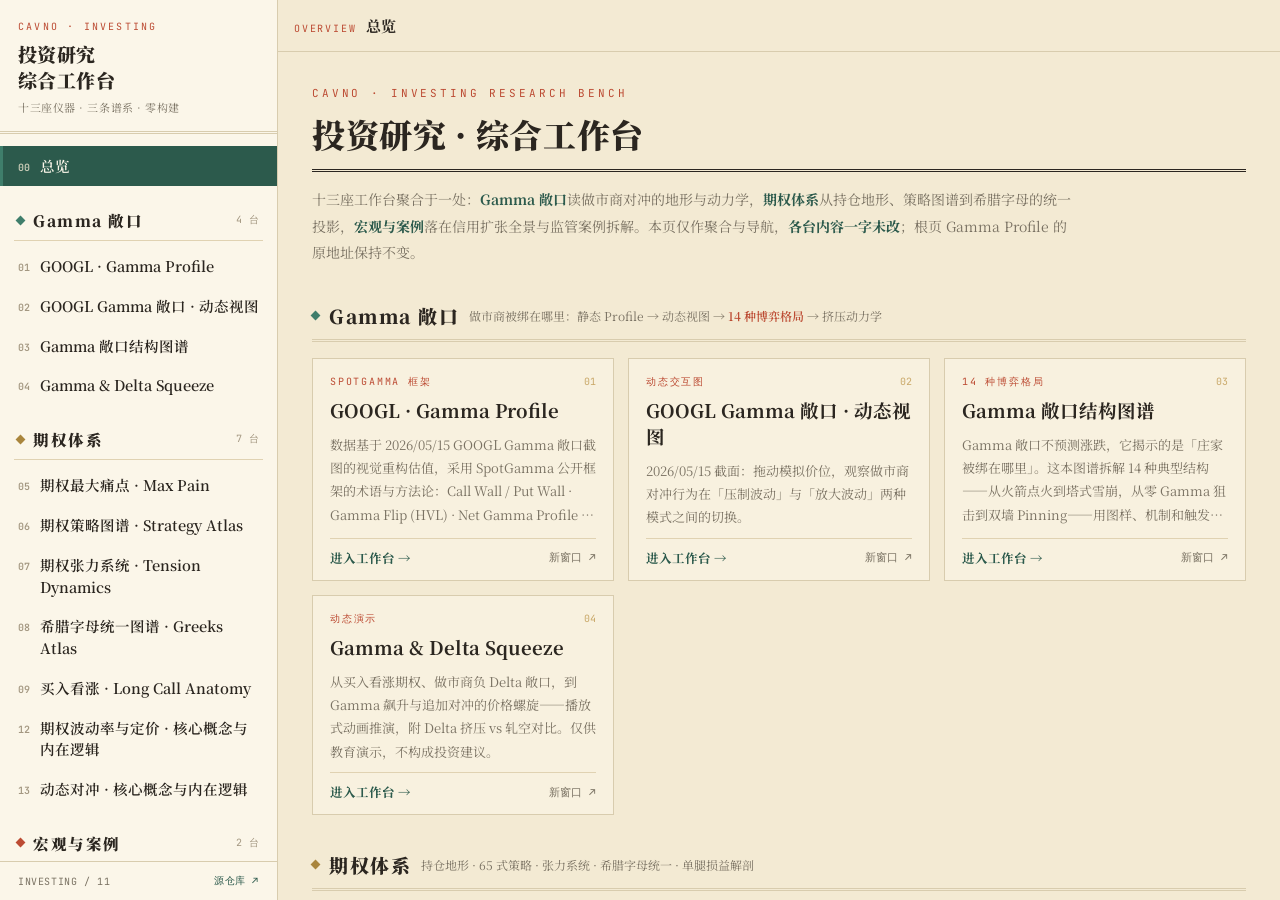
==== commit 7bedc232: "首页导航新增「期权波动率与定价」「动态对冲」两张卡片，计数改为十三" ====
--- a/index.html
+++ b/index.html
@@ -235,7 +235,7 @@
   <div class="brand">
     <div class="eyebrow">CAVNO · INVESTING</div>
     <h1>投资研究<br>综合工作台</h1>
-    <div class="tagline">十一座仪器 · 三条谱系 · 零构建</div>
+    <div class="tagline">十三座仪器 · 三条谱系 · 零构建</div>
   </div>
   <nav id="racknav"></nav>
   <div class="rackfoot">
@@ -264,7 +264,7 @@
         <div class="eyebrow">CAVNO · INVESTING RESEARCH BENCH</div>
         <h2>投资研究 · 综合工作台</h2>
         <div class="rule"></div>
-        <p>十一座工作台聚合于一处：<b>Gamma 敞口</b>读做市商对冲的地形与动力学，<b>期权体系</b>从持仓地形、策略图谱到希腊字母的统一投影，<b>宏观与案例</b>落在信用扩张全景与监管案例拆解。本页仅作聚合与导航，<b>各台内容一字未改</b>；根页 Gamma Profile 的原地址保持不变。</p>
+        <p>十三座工作台聚合于一处：<b>Gamma 敞口</b>读做市商对冲的地形与动力学，<b>期权体系</b>从持仓地形、策略图谱到希腊字母的统一投影，<b>宏观与案例</b>落在信用扩张全景与监管案例拆解。本页仅作聚合与导航，<b>各台内容一字未改</b>；根页 Gamma Profile 的原地址保持不变。</p>
       </div>
       <div id="groups"></div>
       <section class="group dl" style="--ga:#7C8A4D;--gd:#5E6B39;--gw:#ECEEDF">
@@ -323,13 +323,17 @@
  {slug:"credit-expansion", src:"./CreditExpansion/index.html", fn:"明斯基脆弱度地形", name:"信用扩张场景全景图",
   sub:"家庭 · 民间金融 · 公司 · 银行 · 金融市场 · 国家六个领域，五十二个典型场景。每个场景在抵押品强度 / 杠杆 / 反身性三轴上打分，合成脆弱度坐标，定位它在对冲 → 投机 → 庞氏谱系上的位置。案例集可切换：当代 ↔《金瓶梅》↔《大明王朝 1566》↔ 恒大。"},
  {slug:"jane-street", src:"./jane-street-viz/index.html", fn:"SEBI 调查可视化", name:"Jane Street 策略拆解",
-  sub:"Jane Street 操纵 BANKNIFTY / NIFTY 指数：策略拆解。基于 SEBI 临时禁令 WTM/AN/MRD/MRD-SEC-3/31516/2025-26（2025-07-03 印度证券交易委员会发布）。"}
+  sub:"Jane Street 操纵 BANKNIFTY / NIFTY 指数：策略拆解。基于 SEBI 临时禁令 WTM/AN/MRD/MRD-SEC-3/31516/2025-26（2025-07-03 印度证券交易委员会发布）。"},
+ {slug:"vol-pricing", src:"./期权波动率与定价/index.html", fn:"NATENBERG 第2版", name:"期权波动率与定价 · 核心概念与内在逻辑",
+  sub:"以 Natenberg《期权波动率与定价》第2版为底本的十四命题链逻辑重构：从无套利与期望收益、波动率这个唯一的未知数，到希腊字母、动态对冲、价差与合成套利、BSM 与二项式模型，再到波动率倾斜与「波动率成为资产」。"},
+ {slug:"dynamic-hedging", src:"./动态对冲/index.html", fn:"TALEB 互动导读", name:"动态对冲 · 核心概念与内在逻辑",
+  sub:"依 Taleb《动态对冲：管理普通期权与奇异期权》中译本文字稿整理的互动版：把对冲与风险管理从科学的神坛上降级成一门手艺——一条九环逻辑主线、四十余个互相勾连的概念、二十五条风险管理规则。中心命题：期权复制不是无风险头寸，离散对冲下损益是随机变量。"},
 ];
 const GROUPS = [
  {title:"Gamma 敞口", ga:"#3F7E6B", gd:"#2C5A4C", gw:"#E4EFEA",
   note:'做市商被绑在哪里：静态 Profile → 动态视图 → <em>14 种博弈格局</em> → 挤压动力学', idx:[0,1,2,3]},
  {title:"期权体系", ga:"#A9853C", gd:"#856727", gw:"#F0E6C9",
-  note:'持仓地形 · 65 式策略 · 张力系统 · 希腊字母统一 · 单腿损益解剖', idx:[4,5,6,7,8]},
+  note:'持仓地形 · 65 式策略 · 张力系统 · 希腊字母统一 · 单腿损益解剖', idx:[4,5,6,7,8,11,12]},
  {title:"宏观与案例", ga:"#BC4B33", gd:"#9A3A26", gw:"#F3DED5",
   note:'信用扩张的明斯基地形 × Jane Street 的 SEBI 案例拆解', idx:[9,10]}
 ];
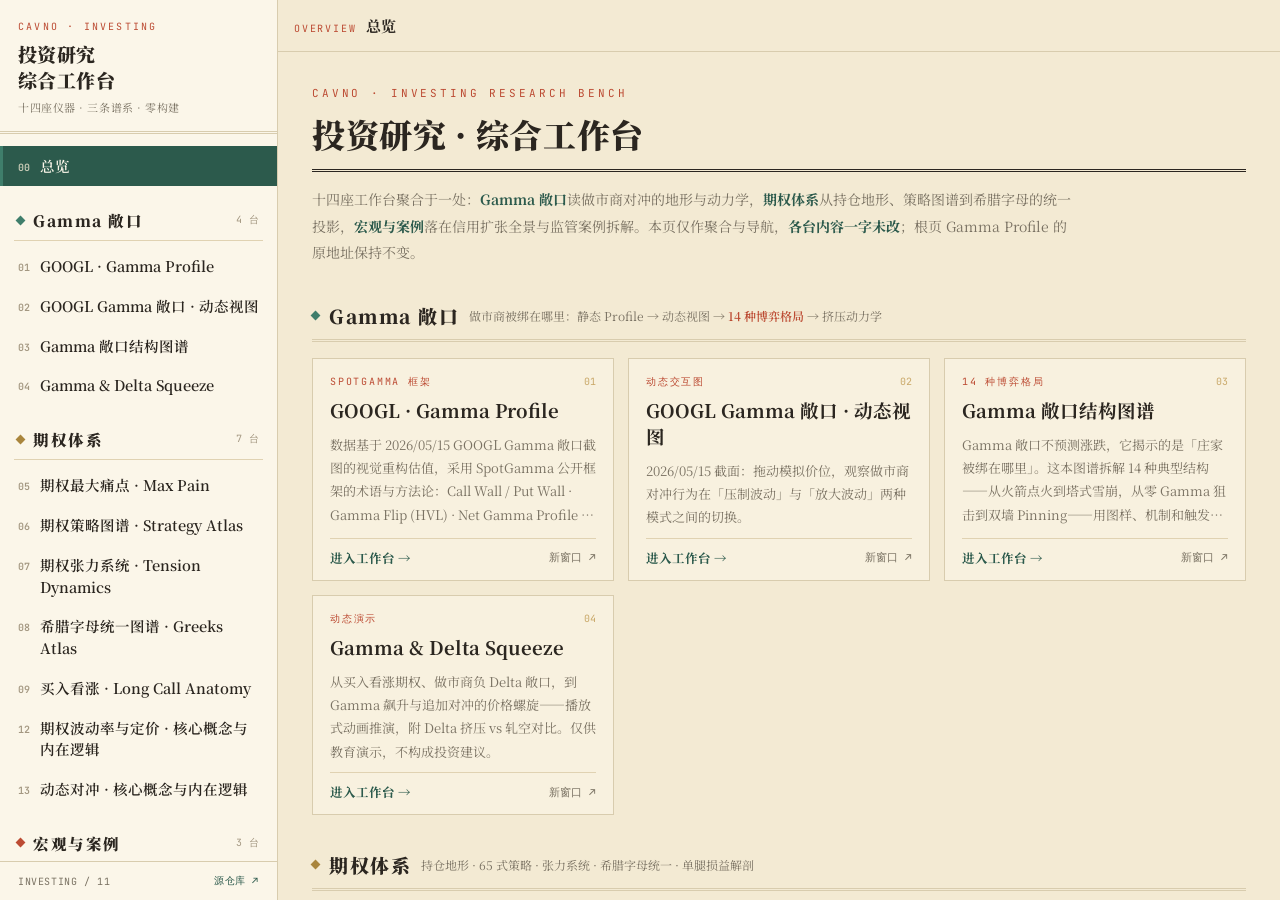
==== commit e8b55492: "导航新增价值投资卡片、修正 Gamma Profile 卡片链接、计数改十四" ====
--- a/index.html
+++ b/index.html
@@ -235,7 +235,7 @@
   <div class="brand">
     <div class="eyebrow">CAVNO · INVESTING</div>
     <h1>投资研究<br>综合工作台</h1>
-    <div class="tagline">十三座仪器 · 三条谱系 · 零构建</div>
+    <div class="tagline">十四座仪器 · 三条谱系 · 零构建</div>
   </div>
   <nav id="racknav"></nav>
   <div class="rackfoot">
@@ -264,7 +264,7 @@
         <div class="eyebrow">CAVNO · INVESTING RESEARCH BENCH</div>
         <h2>投资研究 · 综合工作台</h2>
         <div class="rule"></div>
-        <p>十三座工作台聚合于一处：<b>Gamma 敞口</b>读做市商对冲的地形与动力学，<b>期权体系</b>从持仓地形、策略图谱到希腊字母的统一投影，<b>宏观与案例</b>落在信用扩张全景与监管案例拆解。本页仅作聚合与导航，<b>各台内容一字未改</b>；根页 Gamma Profile 的原地址保持不变。</p>
+        <p>十四座工作台聚合于一处：<b>Gamma 敞口</b>读做市商对冲的地形与动力学，<b>期权体系</b>从持仓地形、策略图谱到希腊字母的统一投影，<b>宏观与案例</b>落在信用扩张全景与监管案例拆解。本页仅作聚合与导航，<b>各台内容一字未改</b>；根页 Gamma Profile 的原地址保持不变。</p>
       </div>
       <div id="groups"></div>
       <section class="group dl" style="--ga:#7C8A4D;--gd:#5E6B39;--gw:#ECEEDF">
@@ -302,7 +302,7 @@
 <script>
 /* ════════ 数据（卡片文案取自各页面自身的标题与副标题，原文照录或按其自有字句拼合） ════════ */
 const TOOLS = [
- {slug:"gamma-profile", src:"./index.html", fn:"SPOTGAMMA 框架", name:"GOOGL · Gamma Profile",
+ {slug:"gamma-profile", src:"./gamma-profile/index.html", fn:"SPOTGAMMA 框架", name:"GOOGL · Gamma Profile",
   sub:"数据基于 2026/05/15 GOOGL Gamma 敞口截图的视觉重构估值，采用 SpotGamma 公开框架的术语与方法论：Call Wall / Put Wall · Gamma Flip (HVL) · Net Gamma Profile by Strike · Vanna / Charm Exposure · Regime。非 SpotGamma 官方产品。"},
  {slug:"dynamic-gex", src:"./动态Gamma敞口图/index.html", fn:"动态交互图", name:"GOOGL Gamma 敞口 · 动态视图",
   sub:"2026/05/15 截面：拖动模拟价位，观察做市商对冲行为在「压制波动」与「放大波动」两种模式之间的切换。"},
@@ -328,6 +328,8 @@
   sub:"以 Natenberg《期权波动率与定价》第2版为底本的十四命题链逻辑重构：从无套利与期望收益、波动率这个唯一的未知数，到希腊字母、动态对冲、价差与合成套利、BSM 与二项式模型，再到波动率倾斜与「波动率成为资产」。"},
  {slug:"dynamic-hedging", src:"./动态对冲/index.html", fn:"TALEB 互动导读", name:"动态对冲 · 核心概念与内在逻辑",
   sub:"依 Taleb《动态对冲：管理普通期权与奇异期权》中译本文字稿整理的互动版：把对冲与风险管理从科学的神坛上降级成一门手艺——一条九环逻辑主线、四十余个互相勾连的概念、二十五条风险管理规则。中心命题：期权复制不是无风险头寸，离散对冲下损益是随机变量。"},
+ {slug:"value-investing", src:"./value_investing/index.html", fn:"GRAHAM → BUFFETT 2E", name:"价值投资 · 从格雷厄姆到巴菲特的头号投资法则",
+  sub:"《价值投资》第2版（Graham→Buffett & Beyond）的逻辑全图：从定义/前提/证据、三来源估值（资产价值·EPV·增长价值）、护城河与特许经营估值，到四个案例算例、研究策略、风险管理与组合构建、十一位投资者画像。"},
 ];
 const GROUPS = [
  {title:"Gamma 敞口", ga:"#3F7E6B", gd:"#2C5A4C", gw:"#E4EFEA",
@@ -335,7 +337,7 @@
  {title:"期权体系", ga:"#A9853C", gd:"#856727", gw:"#F0E6C9",
   note:'持仓地形 · 65 式策略 · 张力系统 · 希腊字母统一 · 单腿损益解剖', idx:[4,5,6,7,8,11,12]},
  {title:"宏观与案例", ga:"#BC4B33", gd:"#9A3A26", gw:"#F3DED5",
-  note:'信用扩张的明斯基地形 × Jane Street 的 SEBI 案例拆解', idx:[9,10]}
+  note:'信用扩张的明斯基地形 × Jane Street 的 SEBI 案例拆解', idx:[9,10,13]}
 ];
 
 /* ════════ 渲染：仪器架 + 总览卡片 ════════ */
